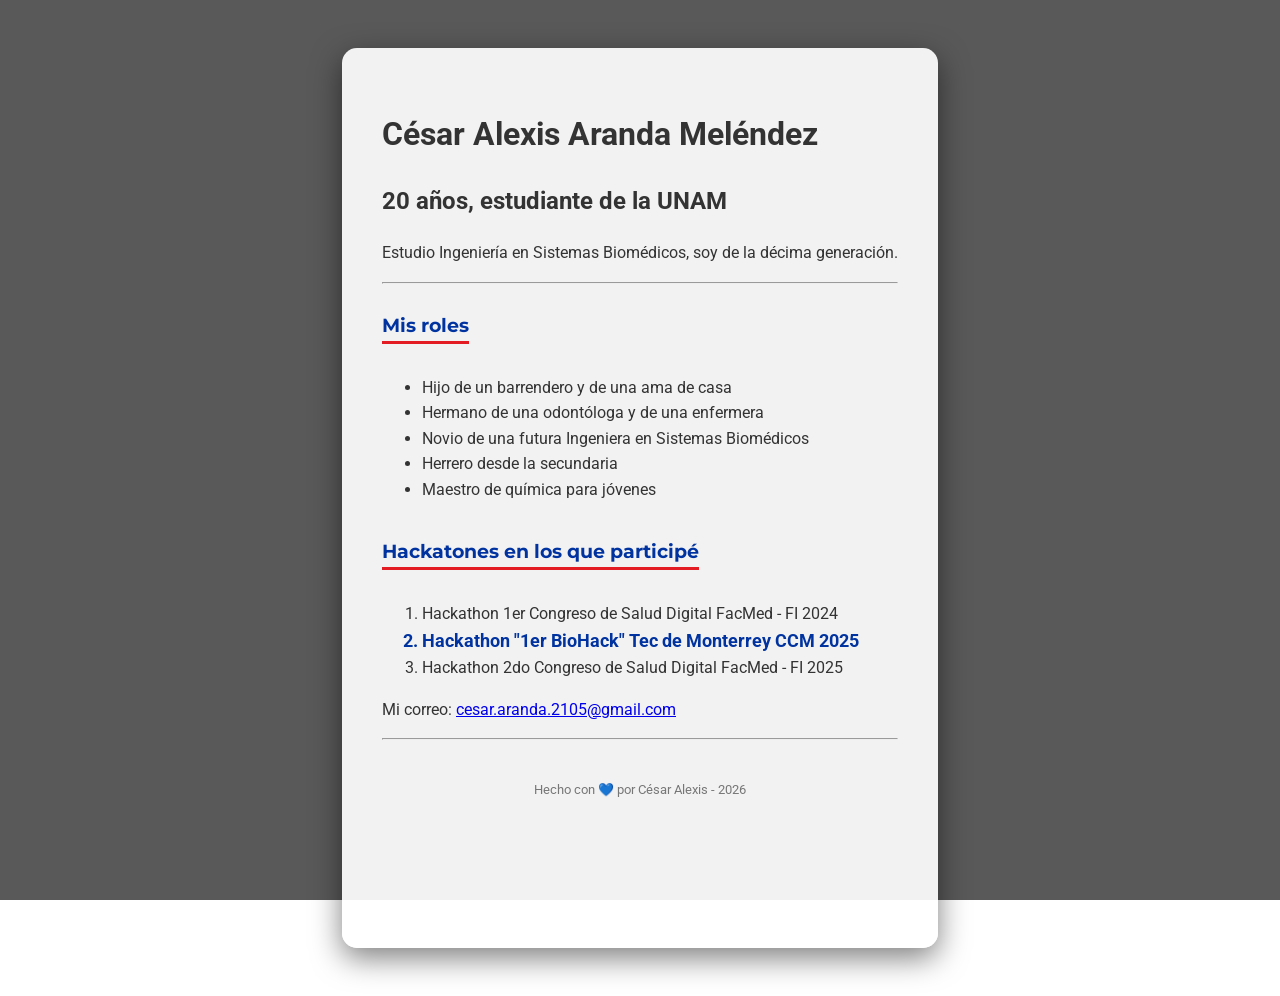
==== index.html @ d2d1084a "Actualización de fondo y optimización de herencia/especificidad" ====
<!DOCTYPE html>
<html lang="es">
<head>
    <meta charset="UTF-8">
    <meta name="viewport" content="width=device-width, initial-scale=1.0">
    <title>Mi página personal | César Aranda</title>
    <link rel="stylesheet" href="styles.css">
</head>
<body>

    <div class="contenedor">
        <header class="perfil-header">
            <h1>César Alexis Aranda Meléndez</h1>
            <h2>20 años, estudiante de la UNAM</h2>
            <p>Estudio Ingeniería en Sistemas Biomédicos, soy de la décima generación.</p>
        </header>

        <hr>

        <section class="info-seccion">
            <h3>Mis roles</h3>
            <ul class="lista-personal">
                <li>Hijo de un barrendero y de una ama de casa</li>
                <li>Hermano de una odontóloga y de una enfermera</li>
                <li>Novio de una futura Ingeniera en Sistemas Biomédicos</li>
                <li>Herrero desde la secundaria</li>
                <li>Maestro de química para jóvenes</li>
            </ul>
        </section>

        <section class="info-seccion">
            <h3>Hackatones en los que participé</h3>
            <ol class="lista-hackatones">
                <li>Hackathon 1er Congreso de Salud Digital FacMed - FI 2024</li>
                <li id="destacado">Hackathon "1er BioHack" Tec de Monterrey CCM 2025</li>
                <li>Hackathon 2do Congreso de Salud Digital FacMed - FI 2025</li>
            </ol>
        </section>

        <p>Mi correo: <a href="mailto:cesar.aranda.2105@gmail.com">cesar.aranda.2105@gmail.com</a></p>

        <hr>
        <p class="footer">Hecho con 💙 por César Alexis - 2026</p>
    </div>

</body>
</html>
---- styles.css ----
@import url('https://fonts.googleapis.com/css2?family=Montserrat:wght@700&family=Roboto:wght@300;400&display=swap');

/* --- 1. HERENCIA ( ADN del sitio ) --- */
body {
    /* Los hijos heredarán esta fuente y el color base */
    font-family: 'Roboto', sans-serif; 
    color: #333;
    line-height: 1.6;
    
    /* Nueva imagen aplicada con un degradado para legibilidad */
    background: linear-gradient(rgba(0, 0, 0, 0.65), rgba(0, 0, 0, 0.65)), 
                url('https://instagram.fmex3-3.fna.fbcdn.net/v/t51.82787-15/566317643_18050218508671334_7171076696387850884_n.jpg?stp=dst-jpg_e35_tt6&_nc_cat=106&ig_cache_key=Mzc0NzE3MTk4OTQ2MDAyMzgwMQ%3D%3D.3-ccb7-5&ccb=7-5&_nc_sid=58cdad&efg=eyJ2ZW5jb2RlX3RhZyI6InhwaWRzLjE0NDB4MTc5NS5zZHIuQzMifQ%3D%3D&_nc_ohc=qZiN_1CpZSIQ7kNvwFt5TlL&_nc_oc=Adnt9p24IAGMDE4r0DupQM7Impcg6TNtMRmXVZZdZF7aKgoQ7rm5sDxi86V-8fqTdgJgmEfl13tv3yoEJBYyBY99&_nc_ad=z-m&_nc_cid=0&_nc_zt=23&_nc_ht=instagram.fmex3-3.fna&_nc_gid=xNnmPf8wJsgHSxGLrYGqiw&_nc_ss=8&oh=00_Afy8H-ND5pGgCq2DueI93SPzLq7IG2Dvqkca53tmFv2uyA&oe=69BE14C7');
    
    background-size: cover;
    background-attachment: fixed;
    background-position: center;
    display: flex;
    justify-content: center;
    min-height: 100vh;
    padding: 40px 20px;
}

/* --- 2. ESPECIFICIDAD ( Control de prioridades ) --- */

.contenedor {
    background-color: rgba(255, 255, 255, 0.92);
    max-width: 750px;
    padding: 40px;
    border-radius: 15px;
    box-shadow: 0 10px 30px rgba(0,0,0,0.5);
}

/* Selector de clase + etiqueta (Más específico que solo 'h3') */
.info-seccion h3 {
    color: #0033a0; /* Azul Cruz Azul */
    font-family: 'Montserrat', sans-serif;
    border-bottom: 3px solid #e31b23; /* Rojo de acento */
    margin-bottom: 15px;
    display: inline-block;
}

/* Selector de ID (Máxima especificidad: 0,1,0,0) */
/* Este le ganará a cualquier regla de clase para resaltar tu mejor Hackathon */
#destacado {
    color: #0033a0;
    font-weight: bold;
    font-size: 1.1rem;
}

/* --- Estilos de soporte --- */
.footer {
    text-align: center;
    font-size: 0.8rem;
    color: #777;
    margin-top: 40px;
}
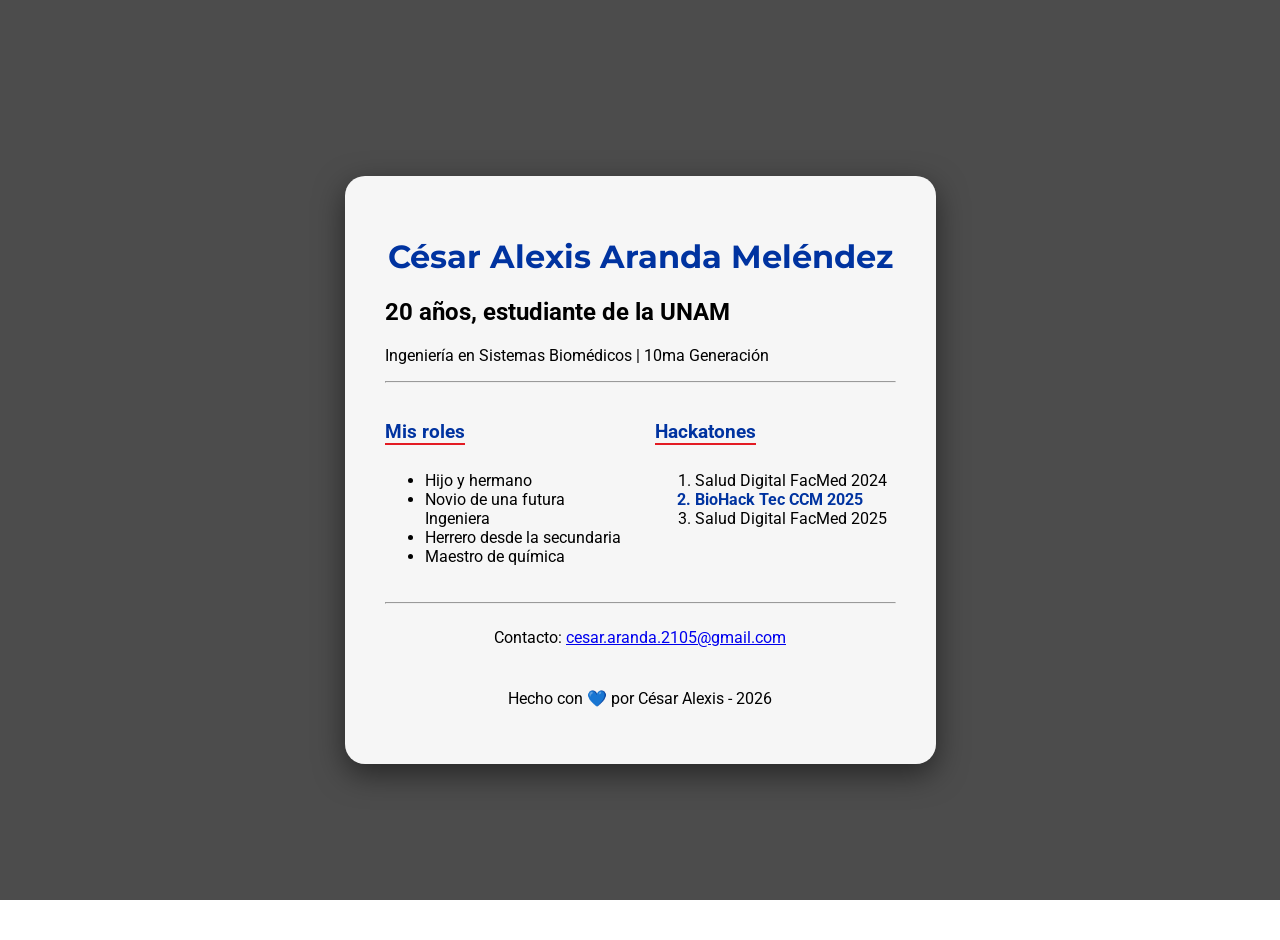
==== commit dc055135: "Implementando Flexbox para diseño responsivo" ====
--- a/index.html
+++ b/index.html
@@ -12,35 +12,38 @@
         <header class="perfil-header">
             <h1>César Alexis Aranda Meléndez</h1>
             <h2>20 años, estudiante de la UNAM</h2>
-            <p>Estudio Ingeniería en Sistemas Biomédicos, soy de la décima generación.</p>
+            <p>Ingeniería en Sistemas Biomédicos | 10ma Generación</p>
         </header>
 
         <hr>
 
-        <section class="info-seccion">
-            <h3>Mis roles</h3>
-            <ul class="lista-personal">
-                <li>Hijo de un barrendero y de una ama de casa</li>
-                <li>Hermano de una odontóloga y de una enfermera</li>
-                <li>Novio de una futura Ingeniera en Sistemas Biomédicos</li>
-                <li>Herrero desde la secundaria</li>
-                <li>Maestro de química para jóvenes</li>
-            </ul>
-        </section>
+        <div class="flex-secciones">
+            <section class="info-seccion">
+                <h3>Mis roles</h3>
+                <ul class="lista-personal">
+                    <li>Hijo y hermano</li>
+                    <li>Novio de una futura Ingeniera</li>
+                    <li>Herrero desde la secundaria</li>
+                    <li>Maestro de química</li>
+                </ul>
+            </section>
 
-        <section class="info-seccion">
-            <h3>Hackatones en los que participé</h3>
-            <ol class="lista-hackatones">
-                <li>Hackathon 1er Congreso de Salud Digital FacMed - FI 2024</li>
-                <li id="destacado">Hackathon "1er BioHack" Tec de Monterrey CCM 2025</li>
-                <li>Hackathon 2do Congreso de Salud Digital FacMed - FI 2025</li>
-            </ol>
-        </section>
-
-        <p>Mi correo: <a href="mailto:cesar.aranda.2105@gmail.com">cesar.aranda.2105@gmail.com</a></p>
+            <section class="info-seccion">
+                <h3>Hackatones</h3>
+                <ol class="lista-hackatones">
+                    <li>Salud Digital FacMed 2024</li>
+                    <li id="destacado">BioHack Tec CCM 2025</li>
+                    <li>Salud Digital FacMed 2025</li>
+                </ol>
+            </section>
+        </div>
 
         <hr>
-        <p class="footer">Hecho con 💙 por César Alexis - 2026</p>
+
+        <footer class="footer-flex">
+            <p>Contacto: <a href="mailto:cesar.aranda.2105@gmail.com">cesar.aranda.2105@gmail.com</a></p>
+            <p class="copyright">Hecho con 💙 por César Alexis - 2026</p>
+        </footer>
     </div>
 
 </body>
--- a/styles.css
+++ b/styles.css
@@ -1,56 +1,61 @@
 @import url('https://fonts.googleapis.com/css2?family=Montserrat:wght@700&family=Roboto:wght@300;400&display=swap');
 
-/* --- 1. HERENCIA ( ADN del sitio ) --- */
+/* --- CONFIGURACIÓN BASE --- */
 body {
-    /* Los hijos heredarán esta fuente y el color base */
-    font-family: 'Roboto', sans-serif; 
-    color: #333;
-    line-height: 1.6;
-    
-    /* Nueva imagen aplicada con un degradado para legibilidad */
-    background: linear-gradient(rgba(0, 0, 0, 0.65), rgba(0, 0, 0, 0.65)), 
+    font-family: 'Roboto', sans-serif;
+    background: linear-gradient(rgba(0, 0, 0, 0.7), rgba(0, 0, 0, 0.7)), 
                 url('https://instagram.fmex3-3.fna.fbcdn.net/v/t51.82787-15/566317643_18050218508671334_7171076696387850884_n.jpg?stp=dst-jpg_e35_tt6&_nc_cat=106&ig_cache_key=Mzc0NzE3MTk4OTQ2MDAyMzgwMQ%3D%3D.3-ccb7-5&ccb=7-5&_nc_sid=58cdad&efg=eyJ2ZW5jb2RlX3RhZyI6InhwaWRzLjE0NDB4MTc5NS5zZHIuQzMifQ%3D%3D&_nc_ohc=qZiN_1CpZSIQ7kNvwFt5TlL&_nc_oc=Adnt9p24IAGMDE4r0DupQM7Impcg6TNtMRmXVZZdZF7aKgoQ7rm5sDxi86V-8fqTdgJgmEfl13tv3yoEJBYyBY99&_nc_ad=z-m&_nc_cid=0&_nc_zt=23&_nc_ht=instagram.fmex3-3.fna&_nc_gid=xNnmPf8wJsgHSxGLrYGqiw&_nc_ss=8&oh=00_Afy8H-ND5pGgCq2DueI93SPzLq7IG2Dvqkca53tmFv2uyA&oe=69BE14C7');
-    
     background-size: cover;
     background-attachment: fixed;
     background-position: center;
+
+    /* FLEXBOX EN EL BODY: Para centrar el contenedor principal */
     display: flex;
-    justify-content: center;
+    justify-content: center; /* Centra horizontalmente */
+    align-items: center;     /* Centra verticalmente */
     min-height: 100vh;
-    padding: 40px 20px;
+    margin: 0;
+    padding: 20px;
 }
 
-/* --- 2. ESPECIFICIDAD ( Control de prioridades ) --- */
-
 .contenedor {
-    background-color: rgba(255, 255, 255, 0.92);
-    max-width: 750px;
+    background-color: rgba(255, 255, 255, 0.95);
+    max-width: 850px;
     padding: 40px;
-    border-radius: 15px;
+    border-radius: 20px;
     box-shadow: 0 10px 30px rgba(0,0,0,0.5);
 }
 
-/* Selector de clase + etiqueta (Más específico que solo 'h3') */
-.info-seccion h3 {
-    color: #0033a0; /* Azul Cruz Azul */
-    font-family: 'Montserrat', sans-serif;
-    border-bottom: 3px solid #e31b23; /* Rojo de acento */
-    margin-bottom: 15px;
-    display: inline-block;
+/* --- ESTILOS DE FLEXBOX --- */
+
+.flex-secciones {
+    display: flex;             /* Activamos Flexbox */
+    flex-direction: row;       /* Elementos uno al lado del otro */
+    justify-content: space-between; /* Deja espacio equitativo entre las secciones */
+    gap: 30px;                 /* Espacio fijo entre columnas */
+    margin: 20px 0;
 }
 
-/* Selector de ID (Máxima especificidad: 0,1,0,0) */
-/* Este le ganará a cualquier regla de clase para resaltar tu mejor Hackathon */
-#destacado {
-    color: #0033a0;
-    font-weight: bold;
-    font-size: 1.1rem;
+.info-seccion {
+    flex: 1;                   /* Hace que ambas columnas midan lo mismo */
 }
 
-/* --- Estilos de soporte --- */
-.footer {
-    text-align: center;
-    font-size: 0.8rem;
-    color: #777;
-    margin-top: 40px;
-}+/* FLEXBOX EN EL FOOTER: Para alinear el correo y el copyright */
+.footer-flex {
+    display: flex;
+    flex-direction: column;    /* Elementos uno sobre otro */
+    align-items: center;       /* Centrados horizontalmente */
+    gap: 10px;
+}
+
+/* --- RESPONSIVE DESIGN (Magia de Flexbox) --- */
+@media (max-width: 600px) {
+    .flex-secciones {
+        flex-direction: column; /* En celulares, las secciones se apilan verticalmente */
+    }
+}
+
+/* --- DETALLES VISUALES --- */
+h1 { font-family: 'Montserrat', sans-serif; color: #0033a0; text-align: center; }
+h3 { color: #0033a0; border-bottom: 2px solid #e31b23; margin-bottom: 10px; display: inline-block; }
+#destacado { color: #0033a0; font-weight: bold; }
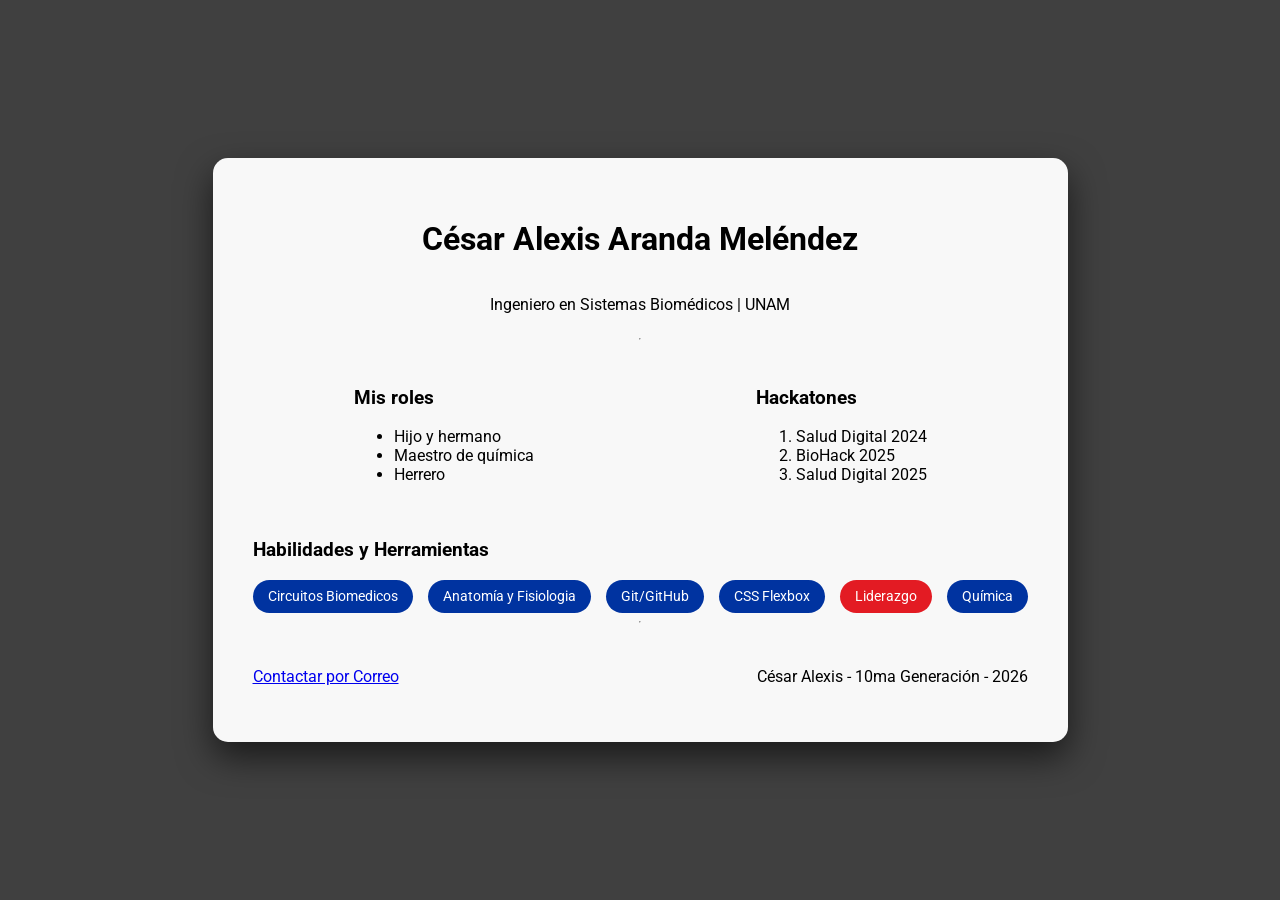
==== commit b6ee2831: "Mejora de alineación con space-around, wrap y align-self" ====
--- a/index.html
+++ b/index.html
@@ -11,8 +11,7 @@
     <div class="contenedor">
         <header class="perfil-header">
             <h1>César Alexis Aranda Meléndez</h1>
-            <h2>20 años, estudiante de la UNAM</h2>
-            <p>Ingeniería en Sistemas Biomédicos | 10ma Generación</p>
+            <p class="subtitulo">Ingeniero en Sistemas Biomédicos | UNAM</p>
         </header>
 
         <hr>
@@ -22,27 +21,38 @@
                 <h3>Mis roles</h3>
                 <ul class="lista-personal">
                     <li>Hijo y hermano</li>
-                    <li>Novio de una futura Ingeniera</li>
-                    <li>Herrero desde la secundaria</li>
                     <li>Maestro de química</li>
+                    <li>Herrero</li>
                 </ul>
             </section>
 
             <section class="info-seccion">
                 <h3>Hackatones</h3>
                 <ol class="lista-hackatones">
-                    <li>Salud Digital FacMed 2024</li>
-                    <li id="destacado">BioHack Tec CCM 2025</li>
-                    <li>Salud Digital FacMed 2025</li>
+                    <li>Salud Digital 2024</li>
+                    <li id="destacado">BioHack 2025</li>
+                    <li>Salud Digital 2025</li>
                 </ol>
             </section>
         </div>
 
+        <section class="habilidades-seccion">
+            <h3>Habilidades y Herramientas</h3>
+            <div class="habilidades-grid">
+                <span class="badge">Circuitos Biomedicos</span>
+                <span class="badge">Anatomía y Fisiologia</span>
+                <span class="badge">Git/GitHub</span>
+                <span class="badge">CSS Flexbox</span>
+                <span class="badge destacado-self">Liderazgo</span>
+                <span class="badge">Química</span>
+            </div>
+        </section>
+
         <hr>
 
         <footer class="footer-flex">
-            <p>Contacto: <a href="mailto:cesar.aranda.2105@gmail.com">cesar.aranda.2105@gmail.com</a></p>
-            <p class="copyright">Hecho con 💙 por César Alexis - 2026</p>
+            <a href="mailto:cesar.aranda.2105@gmail.com" class="boton-contacto">Contactar por Correo</a>
+            <p class="copyright">César Alexis - 10ma Generación - 2026</p>
         </footer>
     </div>
 
--- a/styles.css
+++ b/styles.css
@@ -1,61 +1,80 @@
 @import url('https://fonts.googleapis.com/css2?family=Montserrat:wght@700&family=Roboto:wght@300;400&display=swap');
 
-/* --- CONFIGURACIÓN BASE --- */
+/* --- RESET Y FONDO --- */
 body {
     font-family: 'Roboto', sans-serif;
-    background: linear-gradient(rgba(0, 0, 0, 0.7), rgba(0, 0, 0, 0.7)), 
+    background: linear-gradient(rgba(0, 0, 0, 0.75), rgba(0, 0, 0, 0.75)), 
                 url('https://instagram.fmex3-3.fna.fbcdn.net/v/t51.82787-15/566317643_18050218508671334_7171076696387850884_n.jpg?stp=dst-jpg_e35_tt6&_nc_cat=106&ig_cache_key=Mzc0NzE3MTk4OTQ2MDAyMzgwMQ%3D%3D.3-ccb7-5&ccb=7-5&_nc_sid=58cdad&efg=eyJ2ZW5jb2RlX3RhZyI6InhwaWRzLjE0NDB4MTc5NS5zZHIuQzMifQ%3D%3D&_nc_ohc=qZiN_1CpZSIQ7kNvwFt5TlL&_nc_oc=Adnt9p24IAGMDE4r0DupQM7Impcg6TNtMRmXVZZdZF7aKgoQ7rm5sDxi86V-8fqTdgJgmEfl13tv3yoEJBYyBY99&_nc_ad=z-m&_nc_cid=0&_nc_zt=23&_nc_ht=instagram.fmex3-3.fna&_nc_gid=xNnmPf8wJsgHSxGLrYGqiw&_nc_ss=8&oh=00_Afy8H-ND5pGgCq2DueI93SPzLq7IG2Dvqkca53tmFv2uyA&oe=69BE14C7');
     background-size: cover;
     background-attachment: fixed;
-    background-position: center;
-
-    /* FLEXBOX EN EL BODY: Para centrar el contenedor principal */
+    margin: 0;
     display: flex;
-    justify-content: center; /* Centra horizontalmente */
-    align-items: center;     /* Centra verticalmente */
+    justify-content: center;
+    align-items: center; /* Alineación en el eje cruzado del body */
     min-height: 100vh;
-    margin: 0;
-    padding: 20px;
 }
 
 .contenedor {
-    background-color: rgba(255, 255, 255, 0.95);
-    max-width: 850px;
+    background-color: rgba(255, 255, 255, 0.96);
+    max-width: 800px;
     padding: 40px;
-    border-radius: 20px;
-    box-shadow: 0 10px 30px rgba(0,0,0,0.5);
+    border-radius: 15px;
+    box-shadow: 0 15px 35px rgba(0,0,0,0.6);
+    display: flex;
+    flex-direction: column; /* Organiza el contenido de arriba a abajo */
 }
 
-/* --- ESTILOS DE FLEXBOX --- */
+/* --- ALINEACIÓN EN EL HEADER --- */
+.perfil-header {
+    display: flex;
+    flex-direction: column;
+    align-items: center; /* Centra el texto horizontalmente */
+    text-align: center;
+}
 
+/* --- SECCIONES FLEXIBLES --- */
 .flex-secciones {
-    display: flex;             /* Activamos Flexbox */
-    flex-direction: row;       /* Elementos uno al lado del otro */
-    justify-content: space-between; /* Deja espacio equitativo entre las secciones */
-    gap: 30px;                 /* Espacio fijo entre columnas */
+    display: flex;
+    justify-content: space-around; /* Distribuye espacio alrededor de las columnas */
+    gap: 20px;
     margin: 20px 0;
 }
 
-.info-seccion {
-    flex: 1;                   /* Hace que ambas columnas midan lo mismo */
+/* --- ALINEACIÓN MULTILÍNEA (Habilidades) --- */
+.habilidades-grid {
+    display: flex;
+    flex-wrap: wrap;       /* PERMITE QUE LOS ELEMENTOS SALTEN DE LÍNEA */
+    justify-content: center; /* Alinea las "badges" al centro */
+    gap: 15px;
+    margin-top: 15px;
 }
 
-/* FLEXBOX EN EL FOOTER: Para alinear el correo y el copyright */
+.badge {
+    background-color: #0033a0;
+    color: white;
+    padding: 8px 15px;
+    border-radius: 20px;
+    font-size: 0.9rem;
+}
+
+/* ALINEACIÓN ESPECÍFICA (align-self) */
+.destacado-self {
+    align-self: flex-start; /* Este elemento ignora el centro y se alinea al inicio */
+    background-color: #e31b23; /* Rojo de acento */
+}
+
+/* --- FOOTER ALINEADO --- */
 .footer-flex {
     display: flex;
-    flex-direction: column;    /* Elementos uno sobre otro */
-    align-items: center;       /* Centrados horizontalmente */
-    gap: 10px;
+    justify-content: space-between; /* Un elemento a la izquierda y otro a la derecha */
+    align-items: center;            /* Centrados verticalmente entre sí */
+    margin-top: 20px;
 }
 
-/* --- RESPONSIVE DESIGN (Magia de Flexbox) --- */
+/* --- MEDIA QUERIES --- */
 @media (max-width: 600px) {
-    .flex-secciones {
-        flex-direction: column; /* En celulares, las secciones se apilan verticalmente */
+    .flex-secciones, .footer-flex {
+        flex-direction: column;
+        text-align: center;
     }
-}
-
-/* --- DETALLES VISUALES --- */
-h1 { font-family: 'Montserrat', sans-serif; color: #0033a0; text-align: center; }
-h3 { color: #0033a0; border-bottom: 2px solid #e31b23; margin-bottom: 10px; display: inline-block; }
-#destacado { color: #0033a0; font-weight: bold; }+}
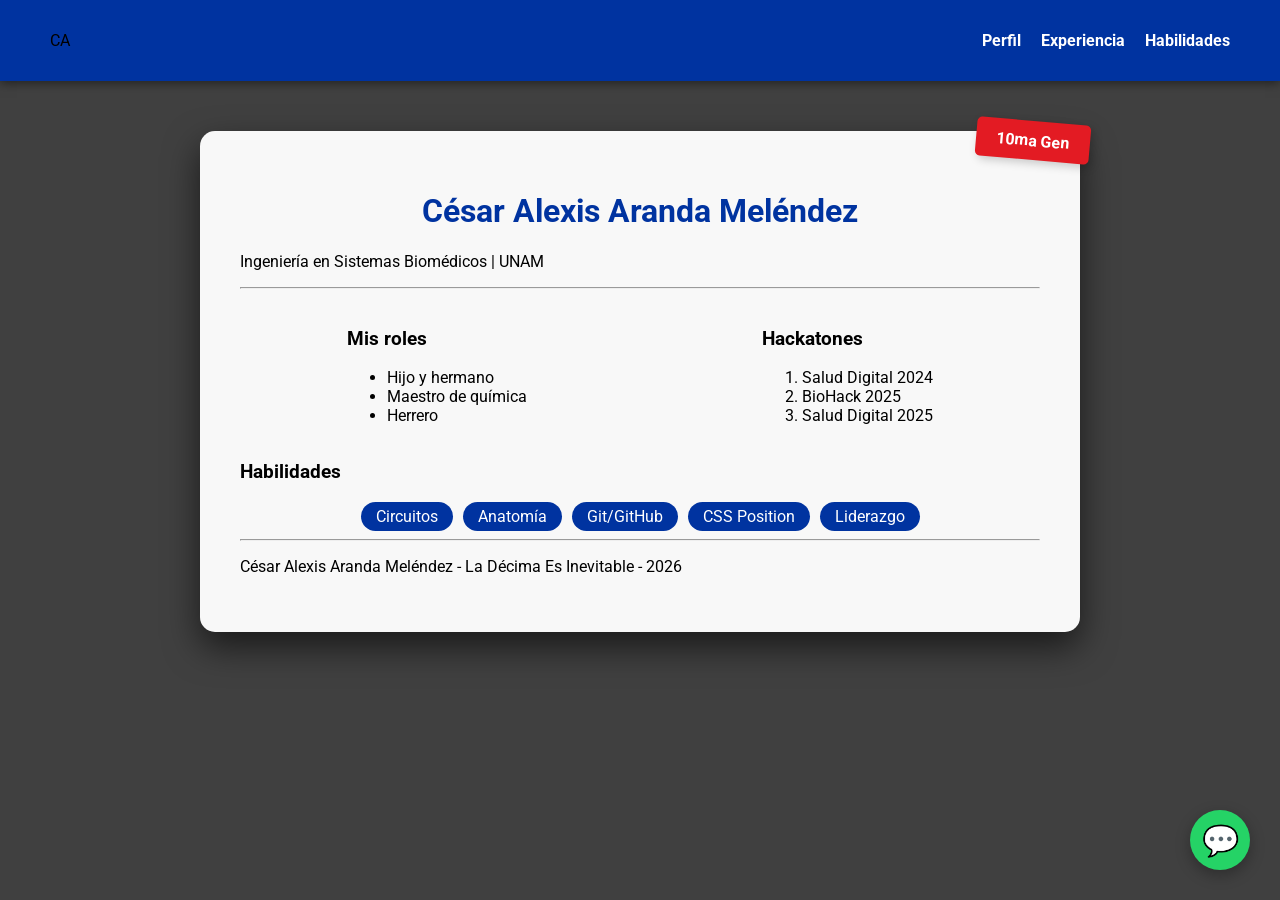
==== commit a0851cc5: "Implementando Position (Fixed, Sticky, Absolute) y z-index" ====
--- a/index.html
+++ b/index.html
@@ -3,20 +3,33 @@
 <head>
     <meta charset="UTF-8">
     <meta name="viewport" content="width=device-width, initial-scale=1.0">
-    <title>Mi página personal | César Aranda</title>
+    <title>Portafolio | César Aranda</title>
     <link rel="stylesheet" href="styles.css">
 </head>
 <body>
 
-    <div class="contenedor">
+    <nav class="navbar-pro">
+        <div class="nav-logo">CA</div>
+        <ul class="nav-links">
+            <li><a href="#perfil">Perfil</a></li>
+            <li><a href="#experiencia">Experiencia</a></li>
+            <li><a href="#habilidades">Habilidades</a></li>
+        </ul>
+    </nav>
+
+    <a href="https://wa.me/525532592416" class="btn-flotante" target="_blank">💬</a>
+
+    <div class="contenedor" id="perfil">
+        <div class="badge-generacion">10ma Gen</div>
+
         <header class="perfil-header">
             <h1>César Alexis Aranda Meléndez</h1>
-            <p class="subtitulo">Ingeniero en Sistemas Biomédicos | UNAM</p>
+            <p class="subtitulo">Ingeniería en Sistemas Biomédicos | UNAM</p>
         </header>
 
         <hr>
 
-        <div class="flex-secciones">
+        <div class="flex-secciones" id="experiencia">
             <section class="info-seccion">
                 <h3>Mis roles</h3>
                 <ul class="lista-personal">
@@ -36,23 +49,21 @@
             </section>
         </div>
 
-        <section class="habilidades-seccion">
-            <h3>Habilidades y Herramientas</h3>
+        <section class="habilidades-seccion" id="habilidades">
+            <h3>Habilidades</h3>
             <div class="habilidades-grid">
-                <span class="badge">Circuitos Biomedicos</span>
-                <span class="badge">Anatomía y Fisiologia</span>
+                <span class="badge">Circuitos</span>
+                <span class="badge">Anatomía</span>
                 <span class="badge">Git/GitHub</span>
-                <span class="badge">CSS Flexbox</span>
-                <span class="badge destacado-self">Liderazgo</span>
-                <span class="badge">Química</span>
+                <span class="badge">CSS Position</span>
+                <span class="badge">Liderazgo</span>
             </div>
         </section>
 
         <hr>
 
         <footer class="footer-flex">
-            <a href="mailto:cesar.aranda.2105@gmail.com" class="boton-contacto">Contactar por Correo</a>
-            <p class="copyright">César Alexis - 10ma Generación - 2026</p>
+            <p class="copyright">César Alexis Aranda Meléndez - La Décima Es Inevitable - 2026</p>
         </footer>
     </div>
 
--- a/styles.css
+++ b/styles.css
@@ -1,6 +1,6 @@
 @import url('https://fonts.googleapis.com/css2?family=Montserrat:wght@700&family=Roboto:wght@300;400&display=swap');
 
-/* --- RESET Y FONDO --- */
+/* --- CONFIGURACIÓN GLOBAL --- */
 body {
     font-family: 'Roboto', sans-serif;
     background: linear-gradient(rgba(0, 0, 0, 0.75), rgba(0, 0, 0, 0.75)), 
@@ -8,73 +8,97 @@
     background-size: cover;
     background-attachment: fixed;
     margin: 0;
+    padding-top: 0;
+}
+
+/* --- 1. POSITION STICKY (Navbar) --- */
+.navbar-pro {
+    position: sticky;
+    top: 0; /* Se queda pegado al llegar al borde superior */
+    z-index: 1000; /* Asegura que pase por encima de todo al hacer scroll */
+    background-color: #0033a0; /* Azul Cruz Azul */
+    display: flex;
+    justify-content: space-between;
+    align-items: center;
+    padding: 15px 50px;
+    box-shadow: 0 2px 10px rgba(0,0,0,0.5);
+}
+
+.nav-links {
+    display: flex;
+    list-style: none;
+    gap: 20px;
+}
+
+.nav-links a {
+    color: white;
+    text-decoration: none;
+    font-weight: bold;
+}
+
+/* --- 2. POSITION FIXED (Botón de Chat) --- */
+.btn-flotante {
+    position: fixed;
+    bottom: 30px;
+    right: 30px;
+    background-color: #25d366; /* Verde WhatsApp */
+    color: white;
+    width: 60px;
+    height: 60px;
+    border-radius: 50%;
     display: flex;
     justify-content: center;
-    align-items: center; /* Alineación en el eje cruzado del body */
-    min-height: 100vh;
+    align-items: center;
+    font-size: 30px;
+    text-decoration: none;
+    z-index: 999;
+    box-shadow: 0 5px 15px rgba(0,0,0,0.3);
 }
 
+/* --- 3. POSITION RELATIVE Y ABSOLUTE (Contenedor y Badge) --- */
 .contenedor {
+    position: relative; /* ANCLA: Necesario para que el hijo absoluto no se escape */
     background-color: rgba(255, 255, 255, 0.96);
     max-width: 800px;
+    margin: 50px auto;
     padding: 40px;
     border-radius: 15px;
     box-shadow: 0 15px 35px rgba(0,0,0,0.6);
-    display: flex;
-    flex-direction: column; /* Organiza el contenido de arriba a abajo */
 }
 
-/* --- ALINEACIÓN EN EL HEADER --- */
-.perfil-header {
-    display: flex;
-    flex-direction: column;
-    align-items: center; /* Centra el texto horizontalmente */
-    text-align: center;
+.badge-generacion {
+    position: absolute;
+    top: -10px;
+    right: -10px;
+    background-color: #e31b23; /* Rojo de acento */
+    color: white;
+    padding: 10px 20px;
+    font-weight: bold;
+    border-radius: 5px;
+    transform: rotate(5deg); /* Un toque de diseño */
+    box-shadow: 3px 3px 10px rgba(0,0,0,0.2);
 }
 
-/* --- SECCIONES FLEXIBLES --- */
+/* --- REUTILIZANDO FLEXBOX DE ACTIVIDADES ANTERIORES --- */
 .flex-secciones {
     display: flex;
-    justify-content: space-around; /* Distribuye espacio alrededor de las columnas */
+    justify-content: space-around;
     gap: 20px;
     margin: 20px 0;
 }
 
-/* --- ALINEACIÓN MULTILÍNEA (Habilidades) --- */
 .habilidades-grid {
     display: flex;
-    flex-wrap: wrap;       /* PERMITE QUE LOS ELEMENTOS SALTEN DE LÍNEA */
-    justify-content: center; /* Alinea las "badges" al centro */
-    gap: 15px;
-    margin-top: 15px;
+    flex-wrap: wrap;
+    justify-content: center;
+    gap: 10px;
 }
 
 .badge {
     background-color: #0033a0;
     color: white;
-    padding: 8px 15px;
-    border-radius: 20px;
-    font-size: 0.9rem;
+    padding: 5px 15px;
+    border-radius: 15px;
 }
 
-/* ALINEACIÓN ESPECÍFICA (align-self) */
-.destacado-self {
-    align-self: flex-start; /* Este elemento ignora el centro y se alinea al inicio */
-    background-color: #e31b23; /* Rojo de acento */
-}
-
-/* --- FOOTER ALINEADO --- */
-.footer-flex {
-    display: flex;
-    justify-content: space-between; /* Un elemento a la izquierda y otro a la derecha */
-    align-items: center;            /* Centrados verticalmente entre sí */
-    margin-top: 20px;
-}
-
-/* --- MEDIA QUERIES --- */
-@media (max-width: 600px) {
-    .flex-secciones, .footer-flex {
-        flex-direction: column;
-        text-align: center;
-    }
-}+h1 { color: #0033a0; text-align: center; }
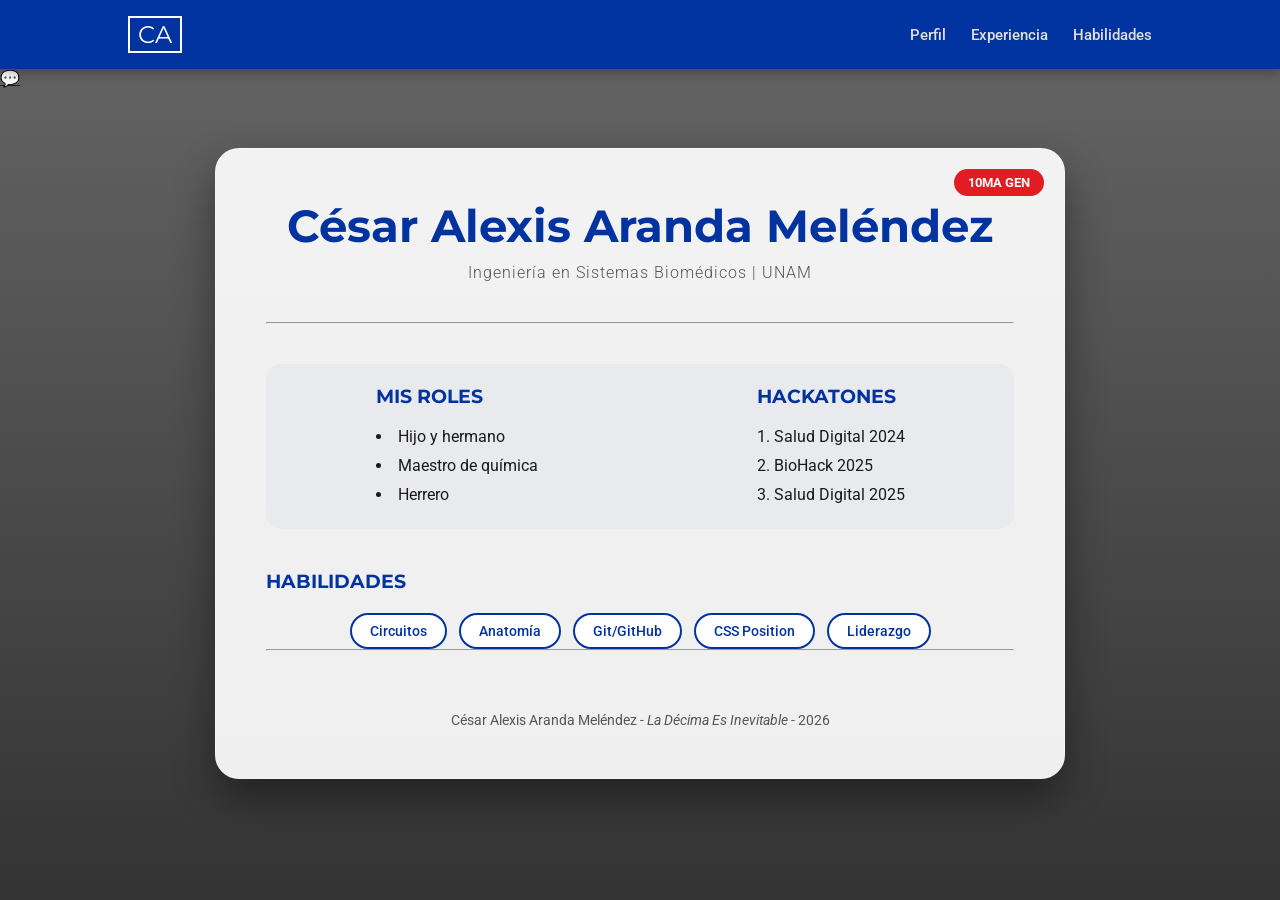
==== commit 1d702419: "Implementando Media Queries para diseño responsivo" ====
--- a/index.html
+++ b/index.html
@@ -63,7 +63,7 @@
         <hr>
 
         <footer class="footer-flex">
-            <p class="copyright">César Alexis Aranda Meléndez - La Décima Es Inevitable - 2026</p>
+            <p class="copyright">César Alexis Aranda Meléndez - <em>La Décima Es Inevitable</em> - 2026</p>
         </footer>
     </div>
 
--- a/styles.css
+++ b/styles.css
@@ -1,104 +1,169 @@
-@import url('https://fonts.googleapis.com/css2?family=Montserrat:wght@700&family=Roboto:wght@300;400&display=swap');
+@import url('https://fonts.googleapis.com/css2?family=Montserrat:wght@700&family=Roboto:wght@300;400;500&display=swap');
 
-/* --- CONFIGURACIÓN GLOBAL --- */
+:root {
+    --azul-la-maquina: #0033a0;
+    --rojo-pasion: #e31b23;
+    --blanco-cristal: rgba(255, 255, 255, 0.92);
+    --texto-oscuro: #1a1a1a;
+    --texto-suave: #555;
+}
+
+* {
+    box-sizing: border-box;
+    margin: 0;
+    padding: 0;
+}
+
 body {
     font-family: 'Roboto', sans-serif;
-    background: linear-gradient(rgba(0, 0, 0, 0.75), rgba(0, 0, 0, 0.75)), 
+    /* Fondo con un degradado más profesional para que la imagen luzca pero no distraiga */
+    background: linear-gradient(rgba(0, 0, 0, 0.6), rgba(0, 0, 0, 0.8)), 
                 url('https://instagram.fmex3-3.fna.fbcdn.net/v/t51.82787-15/566317643_18050218508671334_7171076696387850884_n.jpg?stp=dst-jpg_e35_tt6&_nc_cat=106&ig_cache_key=Mzc0NzE3MTk4OTQ2MDAyMzgwMQ%3D%3D.3-ccb7-5&ccb=7-5&_nc_sid=58cdad&efg=eyJ2ZW5jb2RlX3RhZyI6InhwaWRzLjE0NDB4MTc5NS5zZHIuQzMifQ%3D%3D&_nc_ohc=qZiN_1CpZSIQ7kNvwFt5TlL&_nc_oc=Adnt9p24IAGMDE4r0DupQM7Impcg6TNtMRmXVZZdZF7aKgoQ7rm5sDxi86V-8fqTdgJgmEfl13tv3yoEJBYyBY99&_nc_ad=z-m&_nc_cid=0&_nc_zt=23&_nc_ht=instagram.fmex3-3.fna&_nc_gid=xNnmPf8wJsgHSxGLrYGqiw&_nc_ss=8&oh=00_Afy8H-ND5pGgCq2DueI93SPzLq7IG2Dvqkca53tmFv2uyA&oe=69BE14C7');
     background-size: cover;
     background-attachment: fixed;
-    margin: 0;
-    padding-top: 0;
+    background-position: center;
+    color: var(--texto-oscuro);
+    min-height: 100vh;
 }
 
-/* --- 1. POSITION STICKY (Navbar) --- */
+/* --- NAVBAR MEJORADO --- */
 .navbar-pro {
     position: sticky;
-    top: 0; /* Se queda pegado al llegar al borde superior */
-    z-index: 1000; /* Asegura que pase por encima de todo al hacer scroll */
-    background-color: #0033a0; /* Azul Cruz Azul */
+    top: 0;
+    z-index: 1000;
+    background-color: var(--azul-la-maquina);
     display: flex;
     justify-content: space-between;
     align-items: center;
-    padding: 15px 50px;
-    box-shadow: 0 2px 10px rgba(0,0,0,0.5);
+    padding: 1rem 10%;
+    box-shadow: 0 4px 12px rgba(0,0,0,0.3);
+}
+
+.nav-logo {
+    color: white;
+    font-family: 'Montserrat', sans-serif;
+    font-size: 1.5rem;
+    border: 2px solid white;
+    padding: 2px 8px;
 }
 
 .nav-links {
     display: flex;
     list-style: none;
-    gap: 20px;
+    gap: 25px;
 }
 
 .nav-links a {
-    color: white;
+    color: #e0e0e0; /* Gris muy claro para mejor contraste */
     text-decoration: none;
-    font-weight: bold;
+    font-weight: 500;
+    font-size: 0.95rem;
+    transition: color 0.3s;
 }
 
-/* --- 2. POSITION FIXED (Botón de Chat) --- */
-.btn-flotante {
-    position: fixed;
-    bottom: 30px;
-    right: 30px;
-    background-color: #25d366; /* Verde WhatsApp */
+.nav-links a:hover {
     color: white;
-    width: 60px;
-    height: 60px;
-    border-radius: 50%;
-    display: flex;
-    justify-content: center;
-    align-items: center;
-    font-size: 30px;
-    text-decoration: none;
-    z-index: 999;
-    box-shadow: 0 5px 15px rgba(0,0,0,0.3);
+    border-bottom: 2px solid var(--rojo-pasion);
 }
 
-/* --- 3. POSITION RELATIVE Y ABSOLUTE (Contenedor y Badge) --- */
+/* --- CONTENEDOR TIPO CARTA --- */
 .contenedor {
-    position: relative; /* ANCLA: Necesario para que el hijo absoluto no se escape */
-    background-color: rgba(255, 255, 255, 0.96);
-    max-width: 800px;
-    margin: 50px auto;
-    padding: 40px;
-    border-radius: 15px;
-    box-shadow: 0 15px 35px rgba(0,0,0,0.6);
+    background-color: var(--blanco-cristal);
+    max-width: 850px;
+    margin: 60px auto;
+    padding: 50px;
+    border-radius: 24px;
+    box-shadow: 0 20px 40px rgba(0,0,0,0.4);
+    position: relative;
+    border: 1px solid rgba(255,255,255,0.3);
 }
 
+/* Distintivo 10ma Gen mejorado */
 .badge-generacion {
     position: absolute;
-    top: -10px;
-    right: -10px;
-    background-color: #e31b23; /* Rojo de acento */
+    top: 20px;
+    right: 20px;
+    background-color: var(--rojo-pasion);
     color: white;
-    padding: 10px 20px;
+    padding: 6px 14px;
     font-weight: bold;
-    border-radius: 5px;
-    transform: rotate(5deg); /* Un toque de diseño */
-    box-shadow: 3px 3px 10px rgba(0,0,0,0.2);
+    font-size: 0.8rem;
+    border-radius: 50px;
+    text-transform: uppercase;
 }
 
-/* --- REUTILIZANDO FLEXBOX DE ACTIVIDADES ANTERIORES --- */
+/* --- TIPOGRAFÍA Y SECCIONES --- */
+h1 {
+    font-family: 'Montserrat', sans-serif;
+    font-size: 2.8rem;
+    color: var(--azul-la-maquina);
+    text-align: center;
+    margin-bottom: 10px;
+}
+
+.subtitulo {
+    text-align: center;
+    color: var(--texto-suave);
+    font-weight: 300;
+    margin-bottom: 40px;
+    letter-spacing: 1px;
+}
+
 .flex-secciones {
     display: flex;
     justify-content: space-around;
-    gap: 20px;
-    margin: 20px 0;
+    gap: 40px; /* Más espacio para que no se amontone */
+    margin: 40px 0;
+    padding: 20px;
+    background: rgba(0, 51, 160, 0.03); /* Un fondo azul casi invisible para separar */
+    border-radius: 15px;
 }
 
+h3 {
+    font-family: 'Montserrat', sans-serif;
+    color: var(--azul-la-maquina);
+    margin-bottom: 15px;
+    font-size: 1.2rem;
+    text-transform: uppercase;
+}
+
+.lista-personal, .lista-hackatones {
+    list-style-position: inside;
+    line-height: 1.8;
+}
+
+/* --- HABILIDADES (Badges) --- */
 .habilidades-grid {
     display: flex;
     flex-wrap: wrap;
     justify-content: center;
-    gap: 10px;
+    gap: 12px;
+    margin-top: 20px;
 }
 
 .badge {
-    background-color: #0033a0;
-    color: white;
-    padding: 5px 15px;
-    border-radius: 15px;
+    background-color: white;
+    color: var(--azul-la-maquina);
+    border: 2px solid var(--azul-la-maquina);
+    padding: 8px 18px;
+    border-radius: 50px;
+    font-weight: 500;
+    font-size: 0.85rem;
+    transition: all 0.3s;
 }
 
-h1 { color: #0033a0; text-align: center; }+.badge:hover {
+    background-color: var(--azul-la-maquina);
+    color: white;
+    transform: translateY(-3px);
+}
+
+/* Footer con estilo */
+.footer-flex {
+    margin-top: 40px;
+    text-align: center;
+    font-size: 0.85rem;
+    color: var(--texto-suave);
+    border-top: 1px solid #eee;
+    padding-top: 20px;
+}
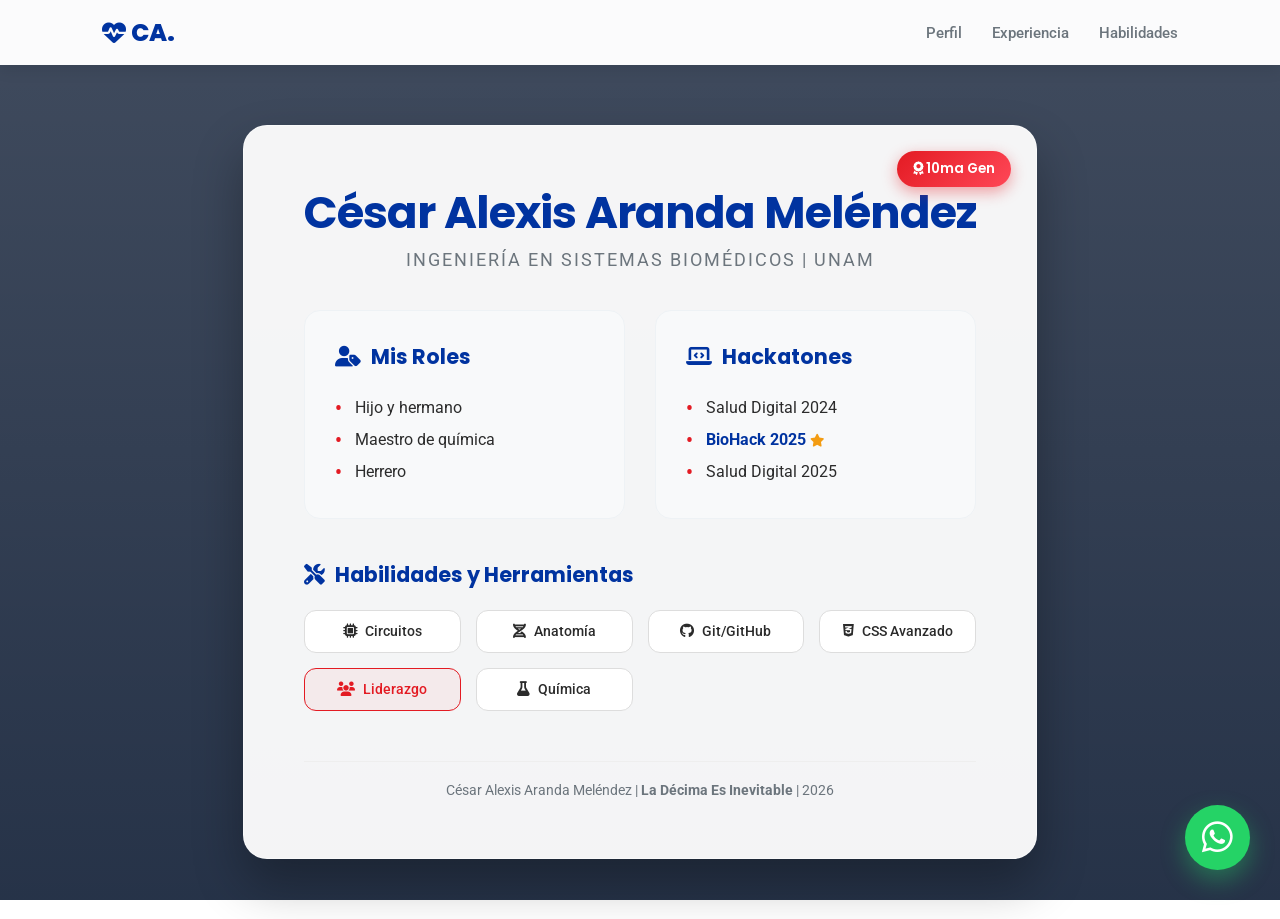
==== commit c589957f: "Proyecto Final: Implementación de Grid, Botón Pro de WA y pulido de diseño" ====
--- a/index.html
+++ b/index.html
@@ -3,13 +3,16 @@
 <head>
     <meta charset="UTF-8">
     <meta name="viewport" content="width=device-width, initial-scale=1.0">
-    <title>Portafolio | César Aranda</title>
+    <title>César Aranda | Sistemas Biomédicos</title>
     <link rel="stylesheet" href="styles.css">
+    <link rel="stylesheet" href="https://cdnjs.cloudflare.com/ajax/libs/font-awesome/6.4.0/css/all.min.css">
 </head>
 <body>
 
-    <nav class="navbar-pro">
-        <div class="nav-logo">CA</div>
+    <nav class="navbar">
+        <div class="nav-logo">
+            <i class="fas fa-heartbeat"></i> CA.
+        </div>
         <ul class="nav-links">
             <li><a href="#perfil">Perfil</a></li>
             <li><a href="#experiencia">Experiencia</a></li>
@@ -17,55 +20,59 @@
         </ul>
     </nav>
 
-    <a href="https://wa.me/525532592416" class="btn-flotante" target="_blank">💬</a>
-
-    <div class="contenedor" id="perfil">
-        <div class="badge-generacion">10ma Gen</div>
+    <main class="contenedor" id="perfil">
+        
+        <span class="badge-generacion"><i class="fas fa-award"></i> 10ma Gen</span>
 
         <header class="perfil-header">
             <h1>César Alexis Aranda Meléndez</h1>
             <p class="subtitulo">Ingeniería en Sistemas Biomédicos | UNAM</p>
         </header>
 
-        <hr>
-
         <div class="flex-secciones" id="experiencia">
-            <section class="info-seccion">
-                <h3>Mis roles</h3>
-                <ul class="lista-personal">
+            
+            <section class="tarjeta-info">
+                <h3><i class="fas fa-user-tag"></i> Mis Roles</h3>
+                <ul class="lista-custom">
                     <li>Hijo y hermano</li>
                     <li>Maestro de química</li>
                     <li>Herrero</li>
                 </ul>
             </section>
 
-            <section class="info-seccion">
-                <h3>Hackatones</h3>
-                <ol class="lista-hackatones">
+            <section class="tarjeta-info">
+                <h3><i class="fas fa-laptop-code"></i> Hackatones</h3>
+                <ol class="lista-custom numerada">
                     <li>Salud Digital 2024</li>
-                    <li id="destacado">BioHack 2025</li>
+                    <li class="destacado">BioHack 2025 <i class="fas fa-star" style="color:#f39c12; font-size:0.8rem;"></i></li>
                     <li>Salud Digital 2025</li>
                 </ol>
             </section>
+
         </div>
 
-        <section class="habilidades-seccion" id="habilidades">
-            <h3>Habilidades</h3>
+        <section class="seccion-habilidades" id="habilidades">
+            <h3><i class="fas fa-tools"></i> Habilidades y Herramientas</h3>
             <div class="habilidades-grid">
-                <span class="badge">Circuitos</span>
-                <span class="badge">Anatomía</span>
-                <span class="badge">Git/GitHub</span>
-                <span class="badge">CSS Position</span>
-                <span class="badge">Liderazgo</span>
+                <span class="badge-skill"><i class="fas fa-microchip"></i> Circuitos</span>
+                <span class="badge-skill"><i class="fas fa-dna"></i> Anatomía</span>
+                <span class="badge-skill"><i class="fab fa-github"></i> Git/GitHub</span>
+                <span class="badge-skill"><i class="fab fa-css3-alt"></i> CSS Avanzado</span>
+                <span class="badge-skill pro-skill"><i class="fas fa-users"></i> Liderazgo</span>
+                <span class="badge-skill"><i class="fas fa-flask"></i> Química</span>
             </div>
         </section>
 
-        <hr>
+        <footer>
+            <p>César Alexis Aranda Meléndez | <strong>La Décima Es Inevitable</strong> | 2026</p>
+        </footer>
 
-        <footer class="footer-flex">
-            <p class="copyright">César Alexis Aranda Meléndez - <em>La Décima Es Inevitable</em> - 2026</p>
-        </footer>
-    </div>
+    </main>
+
+    <a href="https://wa.me/525532592416" class="btn-whatsapp" target="_blank" aria-label="Escríbeme por WhatsApp">
+        <i class="fab fa-whatsapp"></i>
+        <span class="tooltip-wa">¡Contáctame!</span>
+    </a>
 
 </body>
 </html>
--- a/styles.css
+++ b/styles.css
@@ -1,169 +1,312 @@
-@import url('https://fonts.googleapis.com/css2?family=Montserrat:wght@700&family=Roboto:wght@300;400;500&display=swap');
-
+/* Importamos fuentes premium: Poppins para títulos y Roboto para lectura */
+@import url('https://fonts.googleapis.com/css2?family=Poppins:wght@400;600;800&family=Roboto:wght@300;400;500&display=swap');
+
+/* --- VARIABLES DE COLOR (Paleta Corporativa) --- */
 :root {
-    --azul-la-maquina: #0033a0;
-    --rojo-pasion: #e31b23;
-    --blanco-cristal: rgba(255, 255, 255, 0.92);
-    --texto-oscuro: #1a1a1a;
-    --texto-suave: #555;
-}
-
+    --azul-primario: #0033a0; /* Azul Máquina */
+    --rojo-acento: #e31b23;
+    --fondo-tarjeta: #f8f9fa;
+    --texto-oscuro: #2b2b2b;
+    --texto-claro: #6c757d;
+    --verde-wa: #25d366;
+}
+
+/* --- RESET BÁSICO --- */
 * {
     box-sizing: border-box;
     margin: 0;
     padding: 0;
+    scroll-behavior: smooth; /* Desplazamiento suave al hacer clic en el navbar */
 }
 
 body {
     font-family: 'Roboto', sans-serif;
-    /* Fondo con un degradado más profesional para que la imagen luzca pero no distraiga */
-    background: linear-gradient(rgba(0, 0, 0, 0.6), rgba(0, 0, 0, 0.8)), 
+    color: var(--texto-oscuro);
+    /* Imagen de fondo con un overlay oscuro para que el contenido resalte */
+    background: linear-gradient(rgba(0, 15, 40, 0.75), rgba(0, 15, 40, 0.85)), 
                 url('https://instagram.fmex3-3.fna.fbcdn.net/v/t51.82787-15/566317643_18050218508671334_7171076696387850884_n.jpg?stp=dst-jpg_e35_tt6&_nc_cat=106&ig_cache_key=Mzc0NzE3MTk4OTQ2MDAyMzgwMQ%3D%3D.3-ccb7-5&ccb=7-5&_nc_sid=58cdad&efg=eyJ2ZW5jb2RlX3RhZyI6InhwaWRzLjE0NDB4MTc5NS5zZHIuQzMifQ%3D%3D&_nc_ohc=qZiN_1CpZSIQ7kNvwFt5TlL&_nc_oc=Adnt9p24IAGMDE4r0DupQM7Impcg6TNtMRmXVZZdZF7aKgoQ7rm5sDxi86V-8fqTdgJgmEfl13tv3yoEJBYyBY99&_nc_ad=z-m&_nc_cid=0&_nc_zt=23&_nc_ht=instagram.fmex3-3.fna&_nc_gid=xNnmPf8wJsgHSxGLrYGqiw&_nc_ss=8&oh=00_Afy8H-ND5pGgCq2DueI93SPzLq7IG2Dvqkca53tmFv2uyA&oe=69BE14C7');
     background-size: cover;
     background-attachment: fixed;
     background-position: center;
-    color: var(--texto-oscuro);
     min-height: 100vh;
-}
-
-/* --- NAVBAR MEJORADO --- */
-.navbar-pro {
+    display: flex;
+    flex-direction: column;
+}
+
+/* --- NAVBAR (Fijo, blanco y elegante) --- */
+.navbar {
     position: sticky;
     top: 0;
     z-index: 1000;
-    background-color: var(--azul-la-maquina);
+    background-color: rgba(255, 255, 255, 0.98); /* Blanco casi sólido */
+    box-shadow: 0 4px 15px rgba(0,0,0,0.1);
     display: flex;
     justify-content: space-between;
     align-items: center;
-    padding: 1rem 10%;
-    box-shadow: 0 4px 12px rgba(0,0,0,0.3);
+    padding: 15px 8%;
+    backdrop-filter: blur(10px);
 }
 
 .nav-logo {
-    color: white;
-    font-family: 'Montserrat', sans-serif;
+    font-family: 'Poppins', sans-serif;
+    font-weight: 800;
     font-size: 1.5rem;
-    border: 2px solid white;
-    padding: 2px 8px;
+    color: var(--azul-primario);
 }
 
 .nav-links {
     display: flex;
     list-style: none;
-    gap: 25px;
+    gap: 30px;
 }
 
 .nav-links a {
-    color: #e0e0e0; /* Gris muy claro para mejor contraste */
     text-decoration: none;
+    color: var(--texto-claro);
     font-weight: 500;
     font-size: 0.95rem;
-    transition: color 0.3s;
+    transition: all 0.3s;
 }
 
 .nav-links a:hover {
-    color: white;
-    border-bottom: 2px solid var(--rojo-pasion);
-}
-
-/* --- CONTENEDOR TIPO CARTA --- */
+    color: var(--azul-primario);
+}
+
+/* --- CONTENEDOR PRINCIPAL (Glassmorphism) --- */
 .contenedor {
-    background-color: var(--blanco-cristal);
-    max-width: 850px;
+    background: rgba(255, 255, 255, 0.95);
+    max-width: 900px;
     margin: 60px auto;
-    padding: 50px;
+    padding: 60px;
     border-radius: 24px;
-    box-shadow: 0 20px 40px rgba(0,0,0,0.4);
+    box-shadow: 0 25px 50px rgba(0,0,0,0.3);
     position: relative;
-    border: 1px solid rgba(255,255,255,0.3);
-}
-
-/* Distintivo 10ma Gen mejorado */
+    border: 1px solid rgba(255,255,255,0.4);
+}
+
+/* Etiqueta 10ma Gen */
 .badge-generacion {
     position: absolute;
-    top: 20px;
-    right: 20px;
-    background-color: var(--rojo-pasion);
+    top: 25px;
+    right: 25px;
+    background: linear-gradient(135deg, var(--rojo-acento), #ff4757);
     color: white;
-    padding: 6px 14px;
+    padding: 8px 16px;
+    border-radius: 50px;
+    font-family: 'Poppins', sans-serif;
+    font-weight: 600;
+    font-size: 0.85rem;
+    box-shadow: 0 5px 15px rgba(227, 27, 35, 0.4);
+}
+
+/* --- CABECERA --- */
+.perfil-header {
+    text-align: center;
+    margin-bottom: 40px;
+}
+
+h1 {
+    font-family: 'Poppins', sans-serif;
+    font-size: 2.8rem;
+    color: var(--azul-primario);
+    line-height: 1.2;
+    margin-bottom: 10px;
+    letter-spacing: -1px;
+}
+
+.subtitulo {
+    color: var(--texto-claro);
+    font-size: 1.1rem;
+    text-transform: uppercase;
+    letter-spacing: 2px;
+}
+
+/* --- TARJETAS FLEXBOX (Experiencia y Roles) --- */
+.flex-secciones {
+    display: flex;
+    gap: 30px;
+    margin-bottom: 40px;
+}
+
+.tarjeta-info {
+    flex: 1;
+    background-color: var(--fondo-tarjeta);
+    padding: 30px;
+    border-radius: 16px;
+    border: 1px solid #eef2f5;
+    transition: transform 0.3s ease;
+}
+
+.tarjeta-info:hover {
+    transform: translateY(-5px);
+    box-shadow: 0 10px 20px rgba(0,0,0,0.05);
+}
+
+h3 {
+    font-family: 'Poppins', sans-serif;
+    color: var(--azul-primario);
+    margin-bottom: 20px;
+    font-size: 1.3rem;
+    display: flex;
+    align-items: center;
+    gap: 10px;
+}
+
+.lista-custom {
+    list-style: none;
+    line-height: 2;
+    color: var(--texto-oscuro);
+}
+
+.lista-custom li {
+    position: relative;
+    padding-left: 20px;
+}
+
+.lista-custom li::before {
+    content: "•";
+    color: var(--rojo-acento);
     font-weight: bold;
-    font-size: 0.8rem;
-    border-radius: 50px;
-    text-transform: uppercase;
-}
-
-/* --- TIPOGRAFÍA Y SECCIONES --- */
-h1 {
-    font-family: 'Montserrat', sans-serif;
-    font-size: 2.8rem;
-    color: var(--azul-la-maquina);
+    font-size: 1.2rem;
+    position: absolute;
+    left: 0;
+    top: -2px;
+}
+
+.destacado {
+    font-weight: bold;
+    color: var(--azul-primario);
+}
+
+/* --- HABILIDADES (Grid System) --- */
+.seccion-habilidades {
+    margin-top: 20px;
+}
+
+.habilidades-grid {
+    display: grid;
+    grid-template-columns: repeat(auto-fit, minmax(150px, 1fr));
+    gap: 15px;
+    margin-top: 20px;
+}
+
+.badge-skill {
+    background: white;
+    border: 1px solid #ddd;
+    padding: 12px 15px;
+    border-radius: 12px;
     text-align: center;
-    margin-bottom: 10px;
-}
-
-.subtitulo {
-    text-align: center;
-    color: var(--texto-suave);
-    font-weight: 300;
-    margin-bottom: 40px;
-    letter-spacing: 1px;
-}
-
-.flex-secciones {
-    display: flex;
-    justify-content: space-around;
-    gap: 40px; /* Más espacio para que no se amontone */
-    margin: 40px 0;
-    padding: 20px;
-    background: rgba(0, 51, 160, 0.03); /* Un fondo azul casi invisible para separar */
-    border-radius: 15px;
-}
-
-h3 {
-    font-family: 'Montserrat', sans-serif;
-    color: var(--azul-la-maquina);
-    margin-bottom: 15px;
-    font-size: 1.2rem;
-    text-transform: uppercase;
-}
-
-.lista-personal, .lista-hackatones {
-    list-style-position: inside;
-    line-height: 1.8;
-}
-
-/* --- HABILIDADES (Badges) --- */
-.habilidades-grid {
-    display: flex;
-    flex-wrap: wrap;
+    font-weight: 500;
+    font-size: 0.9rem;
+    color: var(--texto-oscuro);
+    transition: all 0.3s;
+    display: flex;
+    align-items: center;
     justify-content: center;
-    gap: 12px;
-    margin-top: 20px;
-}
-
-.badge {
-    background-color: white;
-    color: var(--azul-la-maquina);
-    border: 2px solid var(--azul-la-maquina);
-    padding: 8px 18px;
-    border-radius: 50px;
-    font-weight: 500;
-    font-size: 0.85rem;
-    transition: all 0.3s;
-}
-
-.badge:hover {
-    background-color: var(--azul-la-maquina);
-    color: white;
-    transform: translateY(-3px);
-}
-
-/* Footer con estilo */
-.footer-flex {
-    margin-top: 40px;
+    gap: 8px;
+    cursor: default;
+}
+
+.badge-skill:hover {
+    border-color: var(--azul-primario);
+    color: var(--azul-primario);
+    box-shadow: 0 5px 15px rgba(0, 51, 160, 0.1);
+}
+
+.pro-skill {
+    background-color: rgba(227, 27, 35, 0.05);
+    border-color: var(--rojo-acento);
+    color: var(--rojo-acento);
+}
+
+/* --- FOOTER --- */
+footer {
+    margin-top: 50px;
+    padding-top: 20px;
+    border-top: 1px solid #eee;
     text-align: center;
     font-size: 0.85rem;
-    color: var(--texto-suave);
-    border-top: 1px solid #eee;
-    padding-top: 20px;
+    color: var(--texto-claro);
+}
+
+/* --- WHATSAPP BOTÓN PREMIUM --- */
+.btn-whatsapp {
+    position: fixed;
+    bottom: 30px;
+    right: 30px;
+    background-color: var(--verde-wa);
+    color: white;
+    width: 65px;
+    height: 65px;
+    border-radius: 50%;
+    display: flex;
+    justify-content: center;
+    align-items: center;
+    font-size: 35px;
+    text-decoration: none;
+    z-index: 2000;
+    box-shadow: 0 10px 25px rgba(37, 211, 102, 0.4);
+    transition: all 0.3s cubic-bezier(0.175, 0.885, 0.32, 1.275);
+}
+
+.btn-whatsapp:hover {
+    transform: scale(1.15) rotate(-10deg);
+    background-color: #20ba5a;
+}
+
+.tooltip-wa {
+    position: absolute;
+    right: 85px;
+    background: white;
+    color: #333;
+    padding: 8px 16px;
+    border-radius: 8px;
+    font-size: 14px;
+    font-weight: bold;
+    opacity: 0;
+    pointer-events: none;
+    transition: 0.3s;
+    box-shadow: 0 5px 15px rgba(0,0,0,0.1);
+    white-space: nowrap;
+}
+
+.btn-whatsapp:hover .tooltip-wa {
+    opacity: 1;
+    right: 95px;
+}
+
+/* --- RESPONSIVE DESIGN (Para Celulares) --- */
+@media (max-width: 768px) {
+    .contenedor {
+        margin: 20px;
+        padding: 40px 25px;
+    }
+    
+    .navbar {
+        flex-direction: column;
+        padding: 15px;
+        gap: 15px;
+    }
+
+    .flex-secciones {
+        flex-direction: column;
+    }
+
+    h1 {
+        font-size: 2.2rem;
+    }
+
+    .badge-generacion {
+        top: 15px;
+        right: 15px;
+        font-size: 0.75rem;
+    }
+
+    .btn-whatsapp {
+        bottom: 20px;
+        right: 20px;
+        width: 55px;
+        height: 55px;
+        font-size: 30px;
+    }
 }
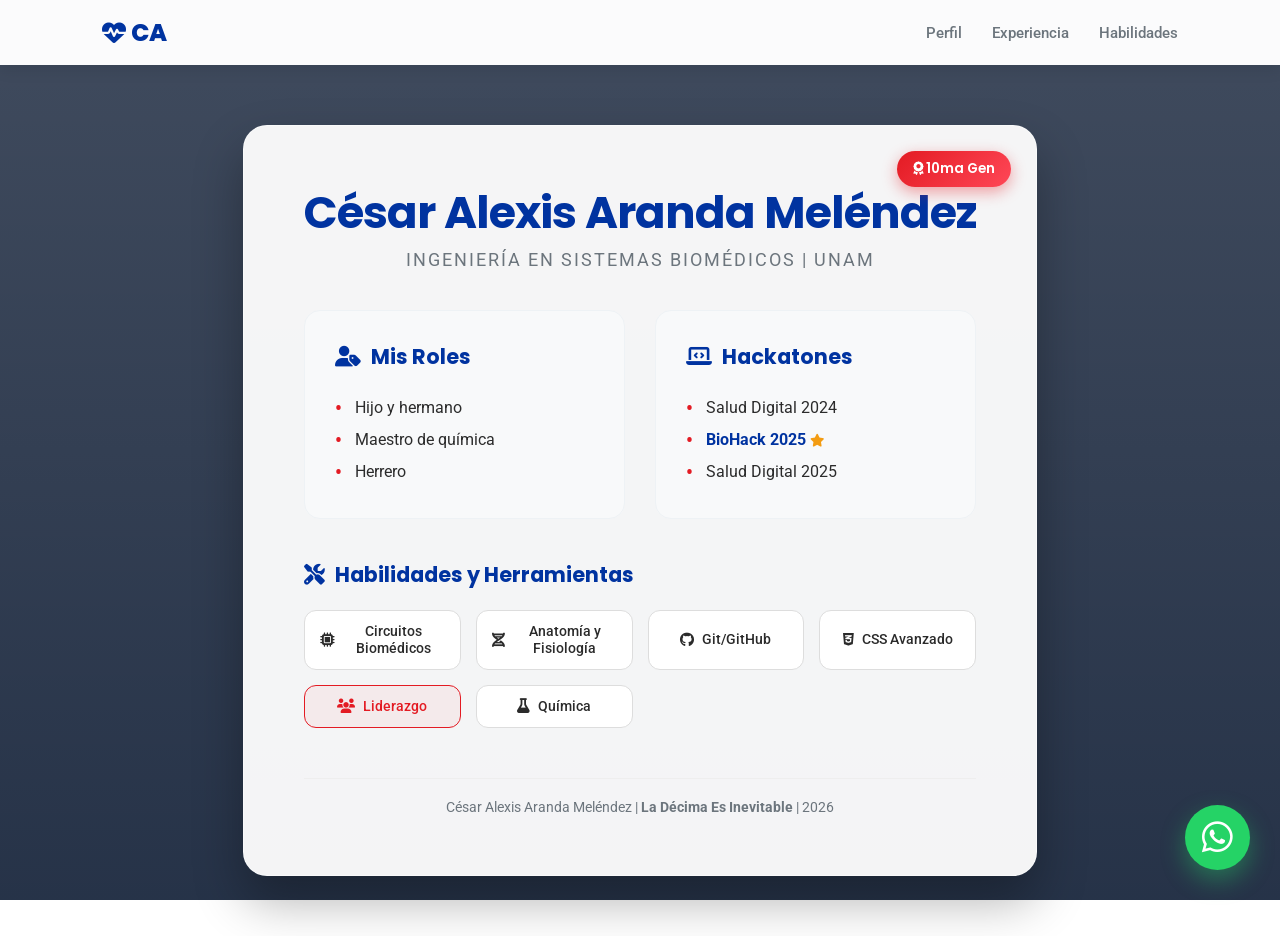
==== commit a4bc8317: "Ultima mejora" ====
--- a/index.html
+++ b/index.html
@@ -11,7 +11,7 @@
 
     <nav class="navbar">
         <div class="nav-logo">
-            <i class="fas fa-heartbeat"></i> CA.
+            <i class="fas fa-heartbeat"></i> CA
         </div>
         <ul class="nav-links">
             <li><a href="#perfil">Perfil</a></li>
@@ -54,8 +54,8 @@
         <section class="seccion-habilidades" id="habilidades">
             <h3><i class="fas fa-tools"></i> Habilidades y Herramientas</h3>
             <div class="habilidades-grid">
-                <span class="badge-skill"><i class="fas fa-microchip"></i> Circuitos</span>
-                <span class="badge-skill"><i class="fas fa-dna"></i> Anatomía</span>
+                <span class="badge-skill"><i class="fas fa-microchip"></i> Circuitos Biomédicos</span>
+                <span class="badge-skill"><i class="fas fa-dna"></i> Anatomía y Fisiología</span>
                 <span class="badge-skill"><i class="fab fa-github"></i> Git/GitHub</span>
                 <span class="badge-skill"><i class="fab fa-css3-alt"></i> CSS Avanzado</span>
                 <span class="badge-skill pro-skill"><i class="fas fa-users"></i> Liderazgo</span>
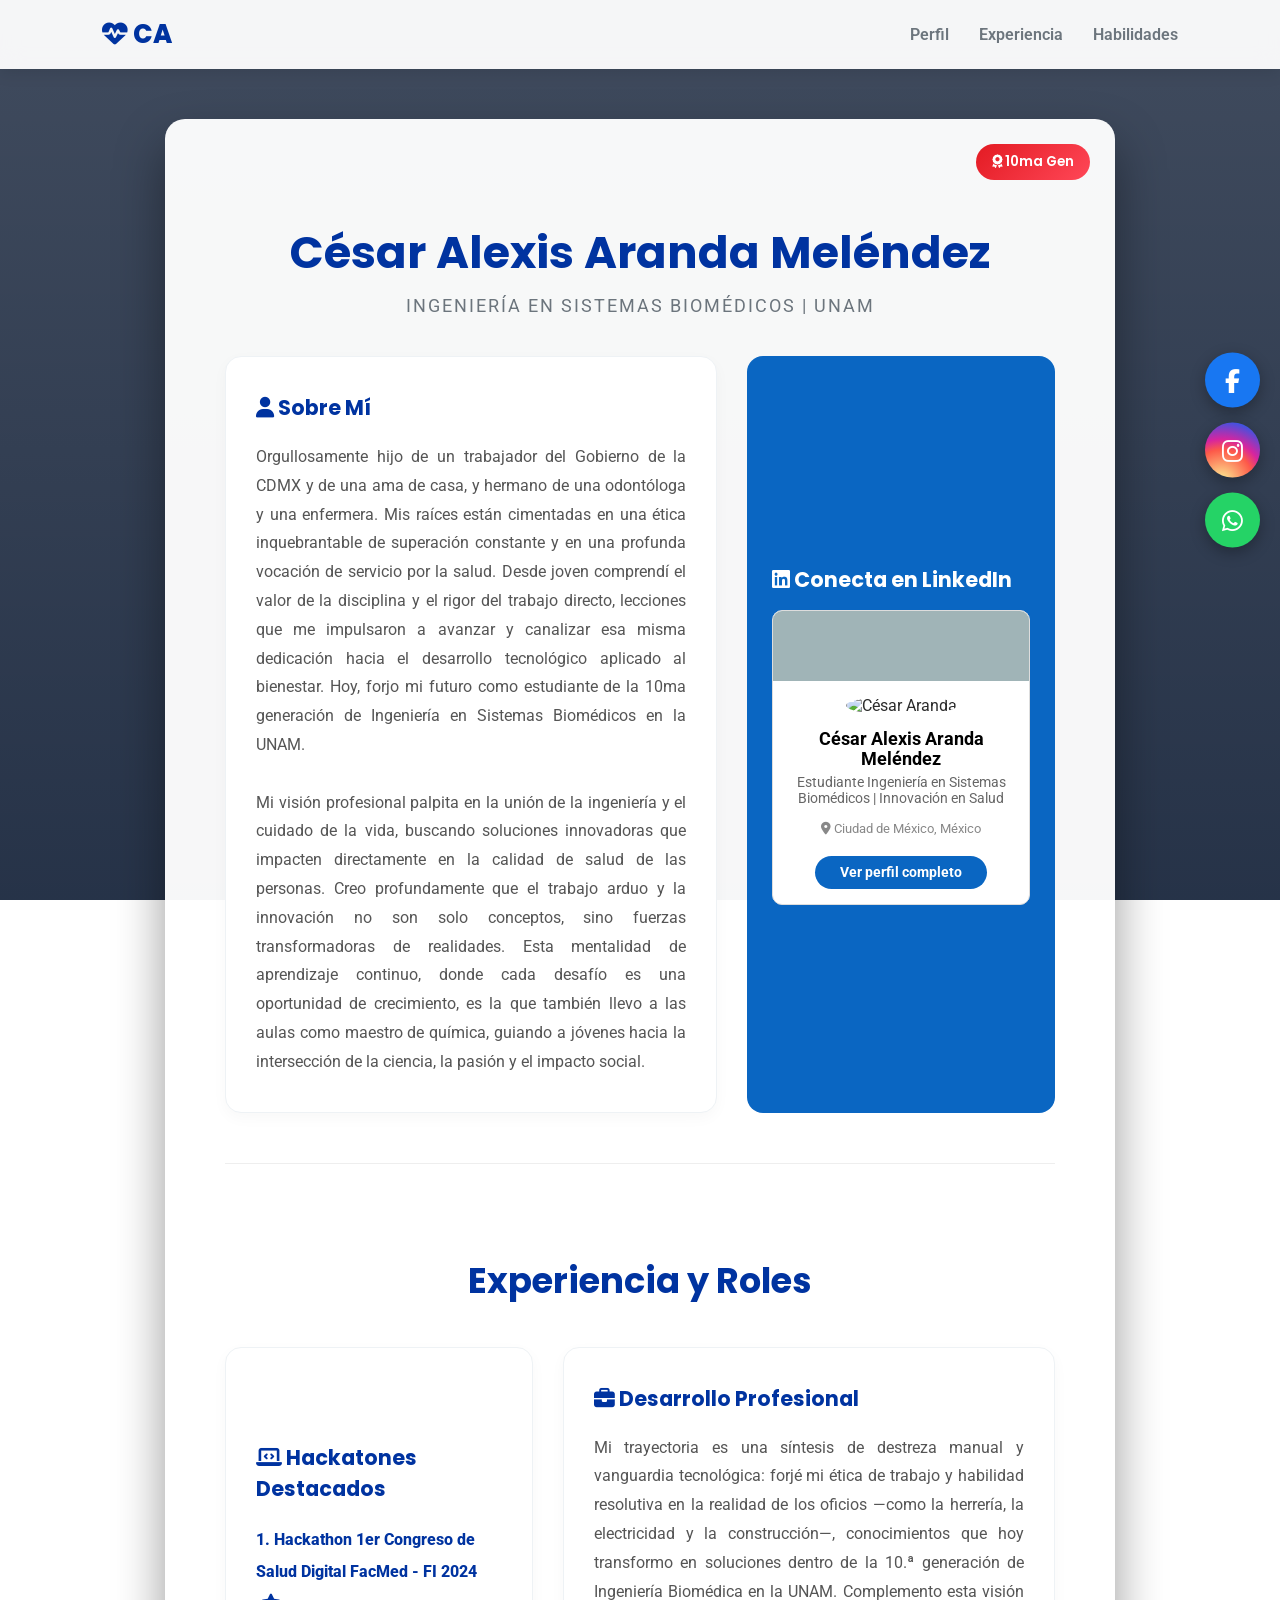
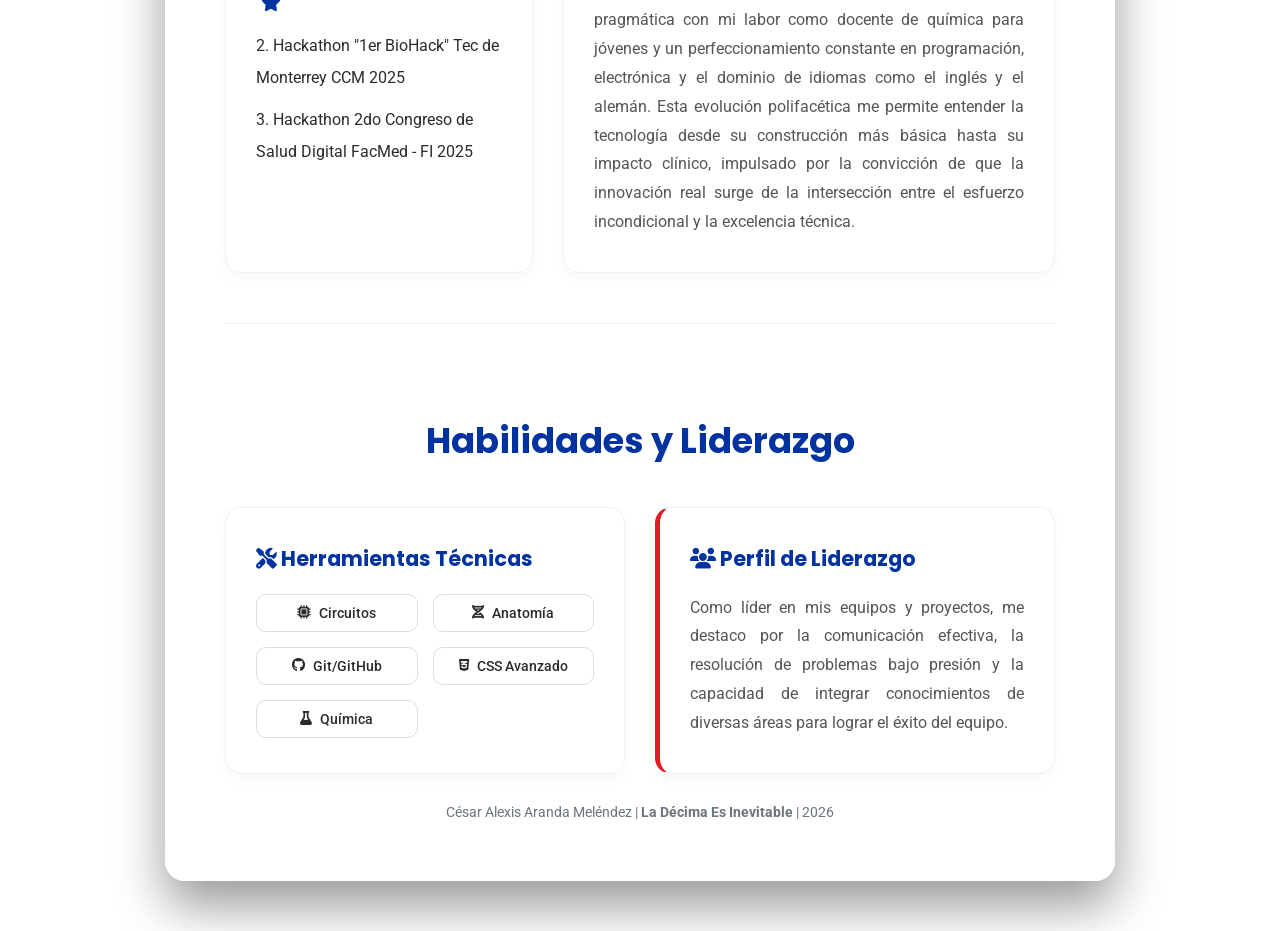
==== commit 4bc30747: "Estructura final mamalona" ====
--- a/index.html
+++ b/index.html
@@ -3,16 +3,16 @@
 <head>
     <meta charset="UTF-8">
     <meta name="viewport" content="width=device-width, initial-scale=1.0">
-    <title>César Aranda | Sistemas Biomédicos</title>
+    <title>César Aranda | Portafolio Biomédico</title>
     <link rel="stylesheet" href="styles.css">
     <link rel="stylesheet" href="https://cdnjs.cloudflare.com/ajax/libs/font-awesome/6.4.0/css/all.min.css">
 </head>
 <body>
 
     <nav class="navbar">
-        <div class="nav-logo">
+        <a href="https://www.canva.com/design/DAGH4N-0CSE/A11zwKRLAHV7mRkQNzYT8w/edit?utm_content=DAGH4N-0CSE&utm_campaign=designshare&utm_medium=link2&utm_source=sharebutton" target="_blank" class="nav-logo" title="Ver mi CV en Canva">
             <i class="fas fa-heartbeat"></i> CA
-        </div>
+        </a>
         <ul class="nav-links">
             <li><a href="#perfil">Perfil</a></li>
             <li><a href="#experiencia">Experiencia</a></li>
@@ -20,46 +20,107 @@
         </ul>
     </nav>
 
-    <main class="contenedor" id="perfil">
+    <div class="social-dock">
+        <a href="https://www.facebook.com/share/1DVjz1sJyE/" class="social-btn fb" target="_blank">
+            <i class="fab fa-facebook-f"></i>
+            <span class="social-tooltip">Facebook</span>
+        </a>
+        <a href="https://www.instagram.com/pumaistro_9?igsh=amJyeGl3ZDVvcmZl" class="social-btn ig" target="_blank">
+            <i class="fab fa-instagram"></i>
+            <span class="social-tooltip">Instagram</span>
+        </a>
+        <a href="https://wa.me/525532592416" class="social-btn wa" target="_blank"> <i class="fab fa-whatsapp"></i>
+            <span class="social-tooltip">WhatsApp</span>
+        </a>
+    </div>
+
+    <main class="contenedor">
         
         <span class="badge-generacion"><i class="fas fa-award"></i> 10ma Gen</span>
 
-        <header class="perfil-header">
-            <h1>César Alexis Aranda Meléndez</h1>
-            <p class="subtitulo">Ingeniería en Sistemas Biomédicos | UNAM</p>
-        </header>
+        <section id="perfil" class="seccion-principal">
+            <header class="perfil-header">
+                <h1>César Alexis Aranda Meléndez</h1>
+                <p class="subtitulo">Ingeniería en Sistemas Biomédicos | UNAM</p>
+            </header>
 
-        <div class="flex-secciones" id="experiencia">
-            
-            <section class="tarjeta-info">
-                <h3><i class="fas fa-user-tag"></i> Mis Roles</h3>
-                <ul class="lista-custom">
-                    <li>Hijo y hermano</li>
-                    <li>Maestro de química</li>
-                    <li>Herrero</li>
-                </ul>
-            </section>
+            <div class="grid-perfil">
+                <div class="tarjeta-info">
+                    <h3><i class="fas fa-user"></i> Sobre Mí</h3>
+                    <p class="texto-historia">
+                        Orgullosamente hijo de un trabajador del Gobierno de la CDMX y de una ama de casa, y hermano de una odontóloga y una enfermera. Mis raíces están cimentadas en una ética inquebrantable de superación constante y en una profunda vocación de servicio por la salud. Desde joven comprendí el valor de la disciplina y el rigor del trabajo directo, lecciones que me impulsaron a avanzar y canalizar esa misma dedicación hacia el desarrollo tecnológico aplicado al bienestar. Hoy, forjo mi futuro como estudiante de la 10ma generación de Ingeniería en Sistemas Biomédicos en la UNAM. 
+                        <br><br>
+                        Mi visión profesional palpita en la unión de la ingeniería y el cuidado de la vida, buscando soluciones innovadoras que impacten directamente en la calidad de salud de las personas. Creo profundamente que el trabajo arduo y la innovación no son solo conceptos, sino fuerzas transformadoras de realidades. Esta mentalidad de aprendizaje continuo, donde cada desafío es una oportunidad de crecimiento, es la que también llevo a las aulas como maestro de química, guiando a jóvenes hacia la intersección de la ciencia, la pasión y el impacto social.
+                    </p>
+                </div>
 
-            <section class="tarjeta-info">
-                <h3><i class="fas fa-laptop-code"></i> Hackatones</h3>
-                <ol class="lista-custom numerada">
-                    <li>Salud Digital 2024</li>
-                    <li class="destacado">BioHack 2025 <i class="fas fa-star" style="color:#f39c12; font-size:0.8rem;"></i></li>
-                    <li>Salud Digital 2025</li>
-                </ol>
-            </section>
+                <div class="tarjeta-linkedin">
+                    <h3 style="color: white; margin-bottom: 15px;"><i class="fab fa-linkedin"></i> Conecta en LinkedIn</h3>
+                    <div class="linkedin-card">
+                        <div class="linkedin-banner"></div>
+                        <div class="linkedin-content">
+                            <img src="https://cdn-icons-png.flaticon.com/512/3135/3135715.png" alt="César Aranda" class="linkedin-foto">
+                            <h4>César Alexis Aranda Meléndez</h4>
+                            <p class="linkedin-headline">Estudiante Ingeniería en Sistemas Biomédicos | Innovación en Salud</p>
+                            <p class="linkedin-location"><i class="fas fa-map-marker-alt"></i> Ciudad de México, México</p>
+                            <a href="https://www.linkedin.com/in/césar-alexis-aranda-meléndez-057b08308?utm_source=share_via&utm_content=profile&utm_medium=member_android" target="_blank" class="linkedin-btn">Ver perfil completo</a>
+                        </div>
+                    </div>
+                </div>
+            </div>
+        </section>
 
-        </div>
+        <hr class="separador">
 
-        <section class="seccion-habilidades" id="habilidades">
-            <h3><i class="fas fa-tools"></i> Habilidades y Herramientas</h3>
-            <div class="habilidades-grid">
-                <span class="badge-skill"><i class="fas fa-microchip"></i> Circuitos Biomédicos</span>
-                <span class="badge-skill"><i class="fas fa-dna"></i> Anatomía y Fisiología</span>
-                <span class="badge-skill"><i class="fab fa-github"></i> Git/GitHub</span>
-                <span class="badge-skill"><i class="fab fa-css3-alt"></i> CSS Avanzado</span>
-                <span class="badge-skill pro-skill"><i class="fas fa-users"></i> Liderazgo</span>
-                <span class="badge-skill"><i class="fas fa-flask"></i> Química</span>
+        <section id="experiencia" class="seccion-principal">
+            <header class="seccion-header">
+                <h2>Experiencia y Roles</h2>
+            </header>
+
+            <div class="grid-experiencia">
+                <div class="tarjeta-info">
+                    <h3><i class="fas fa-laptop-code"></i> Hackatones Destacados</h3>
+                    <ol class="lista-custom numerada">
+                        <li class="destacado">Hackathon 1er Congreso de Salud Digital FacMed - FI 2024 <i class="fas fa-star estrella-azul"></i></li>
+                        <li>Hackathon "1er BioHack" Tec de Monterrey CCM 2025</li>
+                        <li>Hackathon 2do Congreso de Salud Digital FacMed - FI 2025</li>
+                    </ol>
+                </div>
+
+                <div class="tarjeta-info">
+                    <h3><i class="fas fa-briefcase"></i> Desarrollo Profesional</h3>
+                    <p class="texto-historia">
+                        Mi trayectoria es una síntesis de destreza manual y vanguardia tecnológica: forjé mi ética de trabajo y habilidad resolutiva en la realidad de los oficios —como la herrería, la electricidad y la construcción—, conocimientos que hoy transformo en soluciones dentro de la 10.ª generación de Ingeniería Biomédica en la UNAM. Complemento esta visión pragmática con mi labor como docente de química para jóvenes y un perfeccionamiento constante en programación, electrónica y el dominio de idiomas como el inglés y el alemán. Esta evolución polifacética me permite entender la tecnología desde su construcción más básica hasta su impacto clínico, impulsado por la convicción de que la innovación real surge de la intersección entre el esfuerzo incondicional y la excelencia técnica.
+                    </p>
+                </div>
+            </div>
+        </section>
+
+        <hr class="separador">
+
+        <section id="habilidades" class="seccion-principal">
+            <header class="seccion-header">
+                <h2>Habilidades y Liderazgo</h2>
+            </header>
+
+            <div class="grid-habilidades">
+                <div class="tarjeta-info">
+                    <h3><i class="fas fa-tools"></i> Herramientas Técnicas</h3>
+                    <div class="habilidades-grid">
+                        <span class="badge-skill"><i class="fas fa-microchip"></i> Circuitos</span>
+                        <span class="badge-skill"><i class="fas fa-dna"></i> Anatomía</span>
+                        <span class="badge-skill"><i class="fab fa-github"></i> Git/GitHub</span>
+                        <span class="badge-skill"><i class="fab fa-css3-alt"></i> CSS Avanzado</span>
+                        <span class="badge-skill"><i class="fas fa-flask"></i> Química</span>
+                    </div>
+                </div>
+
+                <div class="tarjeta-info tarjeta-liderazgo">
+                    <h3><i class="fas fa-users"></i> Perfil de Liderazgo</h3>
+                    <p class="texto-historia">
+                        Como líder en mis equipos y proyectos, me destaco por la comunicación efectiva, la resolución de problemas bajo presión y la capacidad de integrar conocimientos de diversas áreas para lograr el éxito del equipo.
+                    </p>
+                </div>
             </div>
         </section>
 
@@ -69,10 +130,5 @@
 
     </main>
 
-    <a href="https://wa.me/525532592416" class="btn-whatsapp" target="_blank" aria-label="Escríbeme por WhatsApp">
-        <i class="fab fa-whatsapp"></i>
-        <span class="tooltip-wa">¡Contáctame!</span>
-    </a>
-
 </body>
 </html>
--- a/styles.css
+++ b/styles.css
@@ -1,44 +1,35 @@
-/* Importamos fuentes premium: Poppins para títulos y Roboto para lectura */
 @import url('https://fonts.googleapis.com/css2?family=Poppins:wght@400;600;800&family=Roboto:wght@300;400;500&display=swap');
 
-/* --- VARIABLES DE COLOR (Paleta Corporativa) --- */
 :root {
-    --azul-primario: #0033a0; /* Azul Máquina */
+    --azul-primario: #0033a0; 
     --rojo-acento: #e31b23;
-    --fondo-tarjeta: #f8f9fa;
+    --fondo-tarjeta: #ffffff;
     --texto-oscuro: #2b2b2b;
     --texto-claro: #6c757d;
-    --verde-wa: #25d366;
-}
-
-/* --- RESET BÁSICO --- */
-* {
-    box-sizing: border-box;
-    margin: 0;
-    padding: 0;
-    scroll-behavior: smooth; /* Desplazamiento suave al hacer clic en el navbar */
-}
+}
+
+* { box-sizing: border-box; margin: 0; padding: 0; }
+
+/* Desplazamiento suave para los links del Navbar */
+html { scroll-behavior: smooth; }
 
 body {
     font-family: 'Roboto', sans-serif;
     color: var(--texto-oscuro);
-    /* Imagen de fondo con un overlay oscuro para que el contenido resalte */
     background: linear-gradient(rgba(0, 15, 40, 0.75), rgba(0, 15, 40, 0.85)), 
                 url('https://instagram.fmex3-3.fna.fbcdn.net/v/t51.82787-15/566317643_18050218508671334_7171076696387850884_n.jpg?stp=dst-jpg_e35_tt6&_nc_cat=106&ig_cache_key=Mzc0NzE3MTk4OTQ2MDAyMzgwMQ%3D%3D.3-ccb7-5&ccb=7-5&_nc_sid=58cdad&efg=eyJ2ZW5jb2RlX3RhZyI6InhwaWRzLjE0NDB4MTc5NS5zZHIuQzMifQ%3D%3D&_nc_ohc=qZiN_1CpZSIQ7kNvwFt5TlL&_nc_oc=Adnt9p24IAGMDE4r0DupQM7Impcg6TNtMRmXVZZdZF7aKgoQ7rm5sDxi86V-8fqTdgJgmEfl13tv3yoEJBYyBY99&_nc_ad=z-m&_nc_cid=0&_nc_zt=23&_nc_ht=instagram.fmex3-3.fna&_nc_gid=xNnmPf8wJsgHSxGLrYGqiw&_nc_ss=8&oh=00_Afy8H-ND5pGgCq2DueI93SPzLq7IG2Dvqkca53tmFv2uyA&oe=69BE14C7');
     background-size: cover;
     background-attachment: fixed;
     background-position: center;
     min-height: 100vh;
-    display: flex;
-    flex-direction: column;
-}
-
-/* --- NAVBAR (Fijo, blanco y elegante) --- */
+}
+
+/* --- NAVBAR --- */
 .navbar {
     position: sticky;
     top: 0;
     z-index: 1000;
-    background-color: rgba(255, 255, 255, 0.98); /* Blanco casi sólido */
+    background-color: rgba(255, 255, 255, 0.95);
     box-shadow: 0 4px 15px rgba(0,0,0,0.1);
     display: flex;
     justify-content: space-between;
@@ -50,41 +41,86 @@
 .nav-logo {
     font-family: 'Poppins', sans-serif;
     font-weight: 800;
-    font-size: 1.5rem;
+    font-size: 1.6rem;
     color: var(--azul-primario);
-}
-
-.nav-links {
-    display: flex;
-    list-style: none;
-    gap: 30px;
-}
+    text-decoration: none;
+    transition: transform 0.3s;
+}
+
+.nav-logo:hover { transform: scale(1.05); }
+
+.nav-links { display: flex; list-style: none; gap: 30px; }
 
 .nav-links a {
     text-decoration: none;
     color: var(--texto-claro);
-    font-weight: 500;
-    font-size: 0.95rem;
-    transition: all 0.3s;
-}
-
-.nav-links a:hover {
-    color: var(--azul-primario);
-}
-
-/* --- CONTENEDOR PRINCIPAL (Glassmorphism) --- */
+    font-weight: 600;
+    transition: 0.3s;
+}
+
+.nav-links a:hover { color: var(--azul-primario); border-bottom: 2px solid var(--rojo-acento); }
+
+/* --- DOCK DE REDES SOCIALES --- */
+.social-dock {
+    position: fixed;
+    right: 20px;
+    top: 50%;
+    transform: translateY(-50%);
+    display: flex;
+    flex-direction: column;
+    gap: 15px;
+    z-index: 2000;
+}
+
+.social-btn {
+    width: 55px;
+    height: 55px;
+    border-radius: 50%;
+    display: flex;
+    justify-content: center;
+    align-items: center;
+    font-size: 24px;
+    color: white;
+    text-decoration: none;
+    box-shadow: 0 5px 15px rgba(0,0,0,0.3);
+    position: relative;
+    transition: all 0.3s cubic-bezier(0.175, 0.885, 0.32, 1.275);
+}
+
+.fb { background-color: #1877F2; }
+.ig { background: radial-gradient(circle at 30% 107%, #fdf497 0%, #fd5949 45%, #d6249f 60%, #285AEB 90%); }
+.wa { background-color: #25d366; }
+
+.social-btn:hover { transform: scale(1.15) translateX(-5px); }
+
+.social-tooltip {
+    position: absolute;
+    right: 70px;
+    background-color: white;
+    color: #333;
+    padding: 6px 12px;
+    border-radius: 6px;
+    font-size: 0.85rem;
+    font-weight: bold;
+    opacity: 0;
+    pointer-events: none;
+    transition: 0.3s;
+    box-shadow: 0 4px 10px rgba(0,0,0,0.1);
+}
+
+.social-btn:hover .social-tooltip { opacity: 1; right: 80px; }
+
+/* --- CONTENEDOR PRINCIPAL --- */
 .contenedor {
-    background: rgba(255, 255, 255, 0.95);
-    max-width: 900px;
-    margin: 60px auto;
+    background: rgba(255, 255, 255, 0.96);
+    max-width: 950px;
+    margin: 50px auto;
     padding: 60px;
-    border-radius: 24px;
-    box-shadow: 0 25px 50px rgba(0,0,0,0.3);
+    border-radius: 20px;
+    box-shadow: 0 25px 50px rgba(0,0,0,0.4);
     position: relative;
-    border: 1px solid rgba(255,255,255,0.4);
-}
-
-/* Etiqueta 10ma Gen */
+}
+
 .badge-generacion {
     position: absolute;
     top: 25px;
@@ -96,217 +132,103 @@
     font-family: 'Poppins', sans-serif;
     font-weight: 600;
     font-size: 0.85rem;
-    box-shadow: 0 5px 15px rgba(227, 27, 35, 0.4);
-}
-
-/* --- CABECERA --- */
-.perfil-header {
-    text-align: center;
-    margin-bottom: 40px;
-}
-
-h1 {
-    font-family: 'Poppins', sans-serif;
-    font-size: 2.8rem;
-    color: var(--azul-primario);
-    line-height: 1.2;
-    margin-bottom: 10px;
-    letter-spacing: -1px;
-}
-
-.subtitulo {
-    color: var(--texto-claro);
-    font-size: 1.1rem;
-    text-transform: uppercase;
-    letter-spacing: 2px;
-}
-
-/* --- TARJETAS FLEXBOX (Experiencia y Roles) --- */
-.flex-secciones {
-    display: flex;
+}
+
+/* --- TIPOGRAFÍA Y SECCIONES --- */
+.perfil-header, .seccion-header { text-align: center; margin-bottom: 40px; }
+.seccion-principal { padding-top: 40px; scroll-margin-top: 110px; } 
+
+h1 { font-family: 'Poppins', sans-serif; font-size: 2.8rem; color: var(--azul-primario); margin-bottom: 10px; }
+h2 { font-family: 'Poppins', sans-serif; font-size: 2.2rem; color: var(--azul-primario); }
+.subtitulo { color: var(--texto-claro); font-size: 1.1rem; text-transform: uppercase; letter-spacing: 2px; }
+
+/* --- SISTEMA DE GRIDS ASIMÉTRICOS (Estilo Premium) --- */
+.grid-perfil {
+    display: grid;
+    grid-template-columns: 1.6fr 1fr; /* 60% para el texto, 40% para LinkedIn */
     gap: 30px;
-    margin-bottom: 40px;
-}
-
+}
+
+.grid-experiencia {
+    display: grid;
+    grid-template-columns: 1fr 1.6fr; /* 40% para Hackatones, 60% para el texto */
+    gap: 30px;
+}
+
+.grid-habilidades {
+    display: grid;
+    grid-template-columns: 1fr 1fr; /* Aquí sí dejamos 50/50 porque miden parecido */
+    gap: 30px;
+}
+
+/* --- TARJETAS CON CENTRADO VERTICAL --- */
 .tarjeta-info {
-    flex: 1;
     background-color: var(--fondo-tarjeta);
-    padding: 30px;
+    padding: 35px 30px;
     border-radius: 16px;
     border: 1px solid #eef2f5;
+    box-shadow: 0 5px 15px rgba(0,0,0,0.03);
     transition: transform 0.3s ease;
-}
-
-.tarjeta-info:hover {
-    transform: translateY(-5px);
-    box-shadow: 0 10px 20px rgba(0,0,0,0.05);
-}
-
-h3 {
-    font-family: 'Poppins', sans-serif;
-    color: var(--azul-primario);
-    margin-bottom: 20px;
-    font-size: 1.3rem;
-    display: flex;
-    align-items: center;
-    gap: 10px;
-}
-
-.lista-custom {
-    list-style: none;
-    line-height: 2;
-    color: var(--texto-oscuro);
-}
-
-.lista-custom li {
-    position: relative;
-    padding-left: 20px;
-}
-
-.lista-custom li::before {
-    content: "•";
-    color: var(--rojo-acento);
-    font-weight: bold;
-    font-size: 1.2rem;
-    position: absolute;
-    left: 0;
-    top: -2px;
-}
-
-.destacado {
-    font-weight: bold;
-    color: var(--azul-primario);
-}
-
-/* --- HABILIDADES (Grid System) --- */
-.seccion-habilidades {
-    margin-top: 20px;
-}
-
-.habilidades-grid {
-    display: grid;
-    grid-template-columns: repeat(auto-fit, minmax(150px, 1fr));
-    gap: 15px;
-    margin-top: 20px;
-}
-
-.badge-skill {
-    background: white;
-    border: 1px solid #ddd;
-    padding: 12px 15px;
-    border-radius: 12px;
-    text-align: center;
-    font-weight: 500;
-    font-size: 0.9rem;
-    color: var(--texto-oscuro);
-    transition: all 0.3s;
-    display: flex;
-    align-items: center;
-    justify-content: center;
-    gap: 8px;
-    cursor: default;
-}
-
-.badge-skill:hover {
-    border-color: var(--azul-primario);
-    color: var(--azul-primario);
-    box-shadow: 0 5px 15px rgba(0, 51, 160, 0.1);
-}
-
-.pro-skill {
-    background-color: rgba(227, 27, 35, 0.05);
-    border-color: var(--rojo-acento);
-    color: var(--rojo-acento);
-}
-
-/* --- FOOTER --- */
-footer {
-    margin-top: 50px;
-    padding-top: 20px;
-    border-top: 1px solid #eee;
-    text-align: center;
-    font-size: 0.85rem;
-    color: var(--texto-claro);
-}
-
-/* --- WHATSAPP BOTÓN PREMIUM --- */
-.btn-whatsapp {
-    position: fixed;
-    bottom: 30px;
-    right: 30px;
-    background-color: var(--verde-wa);
-    color: white;
-    width: 65px;
-    height: 65px;
-    border-radius: 50%;
-    display: flex;
-    justify-content: center;
-    align-items: center;
-    font-size: 35px;
-    text-decoration: none;
-    z-index: 2000;
-    box-shadow: 0 10px 25px rgba(37, 211, 102, 0.4);
-    transition: all 0.3s cubic-bezier(0.175, 0.885, 0.32, 1.275);
-}
-
-.btn-whatsapp:hover {
-    transform: scale(1.15) rotate(-10deg);
-    background-color: #20ba5a;
-}
-
-.tooltip-wa {
-    position: absolute;
-    right: 85px;
-    background: white;
-    color: #333;
-    padding: 8px 16px;
-    border-radius: 8px;
-    font-size: 14px;
-    font-weight: bold;
-    opacity: 0;
-    pointer-events: none;
-    transition: 0.3s;
-    box-shadow: 0 5px 15px rgba(0,0,0,0.1);
-    white-space: nowrap;
-}
-
-.btn-whatsapp:hover .tooltip-wa {
-    opacity: 1;
-    right: 95px;
-}
-
-/* --- RESPONSIVE DESIGN (Para Celulares) --- */
+    display: flex;
+    flex-direction: column;
+    justify-content: center; 
+}
+
+.tarjeta-info:hover { transform: translateY(-5px); box-shadow: 0 10px 25px rgba(0,0,0,0.08); }
+
+h3 { font-family: 'Poppins', sans-serif; color: var(--azul-primario); margin-bottom: 20px; font-size: 1.3rem; }
+.texto-historia { line-height: 1.8; color: #555; text-align: justify; }
+
+/* En la tarjeta de LinkedIn también agregamos Flexbox vertical */
+.tarjeta-linkedin { 
+    background-color: #0a66c2; 
+    padding: 25px; 
+    border-radius: 16px; 
+    transition: transform 0.3s ease; 
+    display: flex;
+    flex-direction: column;
+    justify-content: center; 
+}
+.tarjeta-linkedin:hover { transform: translateY(-5px); }
+.linkedin-card { background: white; border-radius: 10px; overflow: hidden; border: 1px solid #ddd; }
+.linkedin-banner { height: 70px; background-color: #a0b4b7; }
+.linkedin-content { padding: 15px; position: relative; text-align: center; }
+.linkedin-foto { width: 80px; height: 80px; border-radius: 50%; border: 4px solid white; margin-top: -55px; background: white; }
+.linkedin-content h4 { font-size: 1.1rem; color: #000; margin-top: 10px; }
+.linkedin-headline { font-size: 0.85rem; color: #666; margin: 5px 0 15px 0; }
+.linkedin-location { font-size: 0.8rem; color: #888; margin-bottom: 20px; }
+.linkedin-btn { display: inline-block; background-color: #0a66c2; color: white; padding: 8px 25px; border-radius: 20px; text-decoration: none; font-weight: bold; font-size: 0.9rem; transition: 0.3s; }
+.linkedin-btn:hover { background-color: #004182; }
+
+/* --- LISTAS --- */
+.lista-custom { list-style: none; line-height: 2; }
+.lista-custom li { position: relative; padding-left: 20px; margin-bottom: 10px;}
+.lista-custom.numerada { list-style-type: decimal; list-style-position: inside; }
+.lista-custom.numerada li { padding-left: 0; }
+
+/* --- AJUSTE DE LA ESTRELLA Y EL TEXTO DESTACADO --- */
+.destacado { font-weight: 800; color: var(--azul-primario); }
+.estrella-azul { color: var(--azul-primario); margin-left: 5px; font-size: 1.1rem; }
+
+/* --- HABILIDADES --- */
+.habilidades-grid { display: grid; grid-template-columns: repeat(auto-fit, minmax(130px, 1fr)); gap: 15px; }
+.badge-skill { background: white; border: 1px solid #ddd; padding: 10px; border-radius: 10px; text-align: center; font-weight: 500; font-size: 0.85rem; transition: 0.3s; display: flex; align-items: center; justify-content: center; gap: 8px; cursor: default; }
+.badge-skill:hover { border-color: var(--azul-primario); color: var(--azul-primario); transform: translateY(-3px); }
+
+.tarjeta-liderazgo { border-left: 5px solid var(--rojo-acento); }
+
+.separador { margin: 50px 0; border: 0; border-top: 1px solid #eee; }
+
+footer { text-align: center; font-size: 0.9rem; color: var(--texto-claro); margin-top: 30px; }
+
+/* --- RESPONSIVE --- */
 @media (max-width: 768px) {
-    .contenedor {
-        margin: 20px;
-        padding: 40px 25px;
-    }
-    
-    .navbar {
-        flex-direction: column;
-        padding: 15px;
-        gap: 15px;
-    }
-
-    .flex-secciones {
-        flex-direction: column;
-    }
-
-    h1 {
-        font-size: 2.2rem;
-    }
-
-    .badge-generacion {
-        top: 15px;
-        right: 15px;
-        font-size: 0.75rem;
-    }
-
-    .btn-whatsapp {
-        bottom: 20px;
-        right: 20px;
-        width: 55px;
-        height: 55px;
-        font-size: 30px;
-    }
+    .contenedor { margin: 20px; padding: 40px 20px; }
+    .navbar { flex-direction: column; gap: 15px; padding: 15px; }
+    .grid-perfil, .grid-experiencia, .grid-habilidades { grid-template-columns: 1fr; }
+    h1 { font-size: 2.2rem; }
+    h2 { font-size: 1.8rem; }
+    .social-dock { top: auto; bottom: 15px; right: 50%; transform: translateX(50%); flex-direction: row; }
+    .social-tooltip { display: none; }
+    .social-btn { width: 50px; height: 50px; font-size: 22px; }
 }
